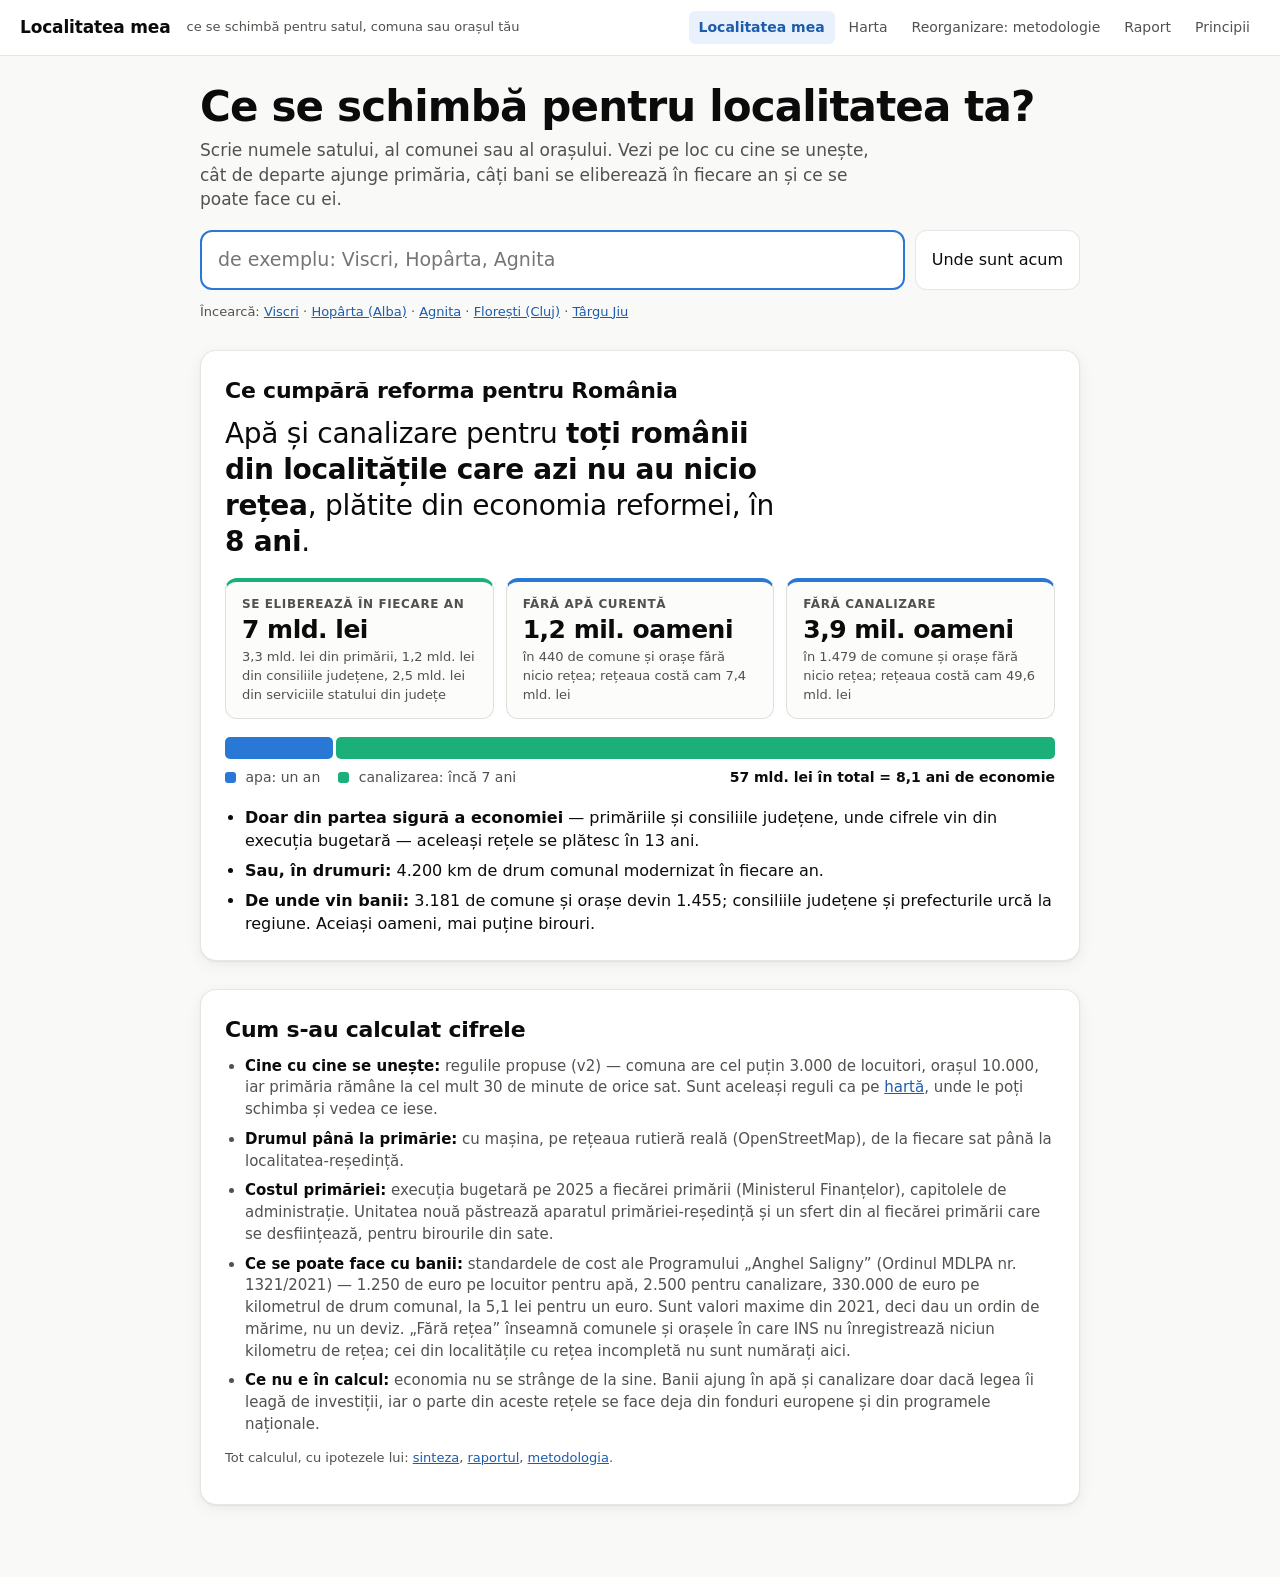
==== localitatea.html @ c5a9eef7 ""Localitatea mea": ce se schimba pentru fiecare sat si ce cumpara reforma Pagina noua, localitatea.h" ====
<!DOCTYPE html>
<html lang="ro">

<head>
    <meta charset="UTF-8">
    <meta name="viewport" content="width=device-width, initial-scale=1.0">
    <title>Localitatea mea — ce se schimbă pentru satul, comuna sau orașul tău</title>
    <meta name="description" content="Caută-ți satul, comuna sau orașul și vezi pe loc ce se schimbă: cu cine se unește, cât de departe e primăria, câți bani se eliberează și ce se poate face cu ei.">
    <meta name="theme-color" content="#2a78d6">

    <!-- Open Graph (fără og:url / og:image până nu există un domeniu public) -->
    <meta property="og:type" content="website">
    <meta property="og:site_name" content="ro-adp">
    <meta property="og:locale" content="ro_RO">
    <meta property="og:title" content="Localitatea mea — ce se schimbă pentru satul tău">
    <meta property="og:description" content="Cu cine se unește comuna ta, cât de departe e primăria, câți bani se eliberează și ce se poate face cu ei: apă, canalizare, drumuri.">

    <meta name="twitter:card" content="summary">
    <meta name="twitter:title" content="Localitatea mea — ce se schimbă pentru satul tău">
    <meta name="twitter:description" content="Caută-ți localitatea și vezi pe loc ce se schimbă și ce se poate face cu banii eliberați.">

    <link rel="stylesheet" href="css/adp-tema.css">
</head>

<body>
    <a class="sari-la-continut" href="#continut">Sari la conținut</a>
    <header class="antet">
        <h1>Localitatea mea</h1>
        <span class="subtitlu">ce se schimbă pentru satul, comuna sau orașul tău</span>
        <nav aria-label="Pagini">
            <a href="localitatea.html" aria-current="page">Localitatea mea</a>
            <a href="index.html">Harta</a>
            <a href="metodologie.html">Reorganizare: metodologie</a>
            <a href="raport.html">Raport</a>
            <a href="principii.html">Principii</a>
        </nav>
    </header>

    <main id="continut" class="loc-pagina">
        <section class="loc-erou" aria-labelledby="loc-titlu">
            <h2 id="loc-titlu">Ce se schimbă pentru localitatea ta?</h2>
            <p class="loc-intro">Scrie numele satului, al comunei sau al orașului. Vezi pe loc cu cine se unește, cât de
                departe ajunge primăria, câți bani se eliberează în fiecare an și ce se poate face cu ei.</p>
            <div class="loc-cautare">
                <div class="loc-camp">
                    <input id="loc-q" type="search" autocomplete="off" spellcheck="false" enterkeyhint="search"
                        placeholder="de exemplu: Viscri, Hopârta, Agnita" aria-label="Caută o localitate"
                        role="combobox" aria-expanded="false" aria-controls="loc-sugestii" aria-autocomplete="list">
                    <ul id="loc-sugestii" class="loc-sugestii" role="listbox" hidden></ul>
                </div>
                <button id="loc-aici" class="buton" type="button">Unde sunt acum</button>
            </div>
            <p id="loc-stare" class="nota" role="status" aria-live="polite">Se încarcă localitățile…</p>
            <p class="loc-exemple nota">Încearcă:
                <a href="#sat=40759">Viscri</a> ·
                <a href="#uat=4703">Hopârta (Alba)</a> ·
                <a href="#uat=143682">Agnita</a> ·
                <a href="#uat=57706">Florești (Cluj)</a> ·
                <a href="#uat=77812">Târgu Jiu</a></p>
        </section>

        <section id="loc-fisa" class="loc-fisa" aria-live="polite" hidden></section>

        <section id="loc-tara" class="loc-tara" aria-labelledby="loc-tara-titlu">
            <h2 id="loc-tara-titlu">Ce cumpără reforma pentru România</h2>
            <div id="loc-tara-cifre"><p class="nota">Se calculează…</p></div>
        </section>

        <section class="loc-note">
            <h2>Cum s-au calculat cifrele</h2>
            <ul>
                <li><b>Cine cu cine se unește:</b> regulile propuse (v2) — comuna are cel puțin 3.000 de locuitori, orașul
                    10.000, iar primăria rămâne la cel mult 30 de minute de orice sat. Sunt aceleași reguli ca pe
                    <a href="index.html">hartă</a>, unde le poți schimba și vedea ce iese.</li>
                <li><b>Drumul până la primărie:</b> cu mașina, pe rețeaua rutieră reală (OpenStreetMap), de la fiecare sat
                    până la localitatea-reședință.</li>
                <li><b>Costul primăriei:</b> execuția bugetară pe 2025 a fiecărei primării (Ministerul Finanțelor), capitolele
                    de administrație. Unitatea nouă păstrează aparatul primăriei-reședință și un sfert din al fiecărei
                    primării care se desființează, pentru birourile din sate.</li>
                <li><b>Ce se poate face cu banii:</b> standardele de cost ale Programului „Anghel Saligny”
                    (Ordinul MDLPA nr. 1321/2021) — <span id="loc-standarde"></span>. Sunt valori maxime din 2021, deci dau
                    un ordin de mărime, nu un deviz. „Fără rețea” înseamnă comunele și orașele în care INS nu înregistrează
                    niciun kilometru de rețea; cei din localitățile cu rețea incompletă nu sunt numărați aici.</li>
                <li><b>Ce nu e în calcul:</b> economia nu se strânge de la sine. Banii ajung în apă și canalizare doar
                    dacă legea îi leagă de investiții, iar o parte din aceste rețele se face deja din fonduri europene
                    și din programele naționale.</li>
            </ul>
            <p class="nota">Tot calculul, cu ipotezele lui: <a href="sinteza.html">sinteza</a>,
                <a href="raport.html">raportul</a>, <a href="metodologie.html">metodologia</a>.</p>
        </section>
    </main>

    <script src="js/adp-localitatea.js"></script>
</body>

</html>
---- css/adp-tema.css ----
/* ============================================================================
   e-ro-adp — tema paginii (tokeni + layout + hartă)
   Legat de: index.html, metodologie.html. Nu leagă nimic din alte proiecte:
   proiectele din D:\e-dev-ai sunt independente, așa că tokenii stau aici.

   Culorile de date (serie-1..8, secv-1..7) sunt paleta de referință validată
   pentru daltonism (Machado 2009) și contrast, pas separat pentru modul
   întunecat — nu se modifică valorile fără a rula din nou validatorul.
   Atribuirea culorilor pe regiuni (ce regiune ia ce slot) e calculată astfel
   încât regiunile vecine să rămână distinguibile — vine din date/romania-uat.json.
   ========================================================================== */

:root {
    color-scheme: light;

    /* suprafețe și text */
    --plan: #f9f9f7;
    --suprafata: #fcfcfb;
    --panou: #ffffff;
    --text: #0b0b0b;
    --text-2: #52514e;
    --text-3: #6b6a65;
    --linie: #e1e0d9;
    --axa: #c3c2b7;
    --margine: rgba(11, 11, 11, 0.10);
    --umbra: 0 1px 2px rgba(11, 11, 11, 0.06), 0 4px 16px rgba(11, 11, 11, 0.06);
    --accent: #2a78d6;
    --accent-text: #1c5cab;
    --accent-fundal: #e8f1fc;
    --bun-text: #006300;
    --atentie-text: #8c4602;
    --critic-text: #b42f2f;

    /* culori categoriale (identitate) */
    --serie-1: #2a78d6;
    --serie-2: #eb6834;
    --serie-3: #1baf7a;
    --serie-4: #eda100;
    --serie-5: #e87ba4;
    --serie-6: #008300;
    --serie-7: #4a3aa7;
    --serie-8: #e34948;

    /* secvențial (mărime) — albastru, deschis → închis */
    --secv-1: #cde2fb;
    --secv-2: #9ec5f4;
    --secv-3: #6da7ec;
    --secv-4: #3987e5;
    --secv-5: #256abf;
    --secv-6: #184f95;
    --secv-7: #0d366b;
    --fara-date: #e1e0d9;

    /* limite pe hartă */
    --limita-uat: rgba(255, 255, 255, 0.75);
    --limita-uat-simpla: rgba(11, 11, 11, 0.22);
    --limita-judet: rgba(11, 11, 11, 0.55);
    --limita-regiune: #0b0b0b;
    /* fiecare strat de limite are culoarea lui, ca să se poată suprapune și citi */
    --limita-judet-culoare: #e34948;
    --limita-adr-culoare: #2a78d6;
    --limita-istoric-culoare: #4a3aa7;
    --limita-district-culoare: #eb6834;
    --limita-unitate-culoare: #0b0b0b;
    --contur-tara: #0b0b0b;
    --evidentiere: #0b0b0b;
    --eticheta-halou: rgba(252, 252, 251, 0.92);
    --neutru-harta: #ecebe6;

    /* stări (fixe, aceleași în ambele teme; mereu însoțite de etichetă în legendă) */
    --stare-atentie: #fab219;
    --stare-serios: #ec835a;
}

@media (prefers-color-scheme: dark) {
    :root:not([data-theme="light"]) {
        color-scheme: dark;
        --plan: #0d0d0d;
        --suprafata: #1a1a19;
        --panou: #151514;
        --text: #ffffff;
        --text-2: #c3c2b7;
        --text-3: #a9a89f;
        --linie: #2c2c2a;
        --axa: #383835;
        --margine: rgba(255, 255, 255, 0.10);
        --umbra: 0 1px 2px rgba(0, 0, 0, 0.4), 0 4px 16px rgba(0, 0, 0, 0.3);
        --accent: #3987e5;
        --accent-text: #86b6ef;
        --accent-fundal: #14263d;
        --bun-text: #0ca30c;
        --atentie-text: #fab219;
        --critic-text: #f08a8a;

        --serie-1: #3987e5;
        --serie-2: #d95926;
        --serie-3: #199e70;
        --serie-4: #c98500;
        --serie-5: #d55181;
        --serie-6: #008300;
        --serie-7: #9085e9;
        --serie-8: #e66767;

        /* în modul întunecat, valorile mici se apropie de suprafață (închis) */
        --secv-1: #0d366b;
        --secv-2: #184f95;
        --secv-3: #256abf;
        --secv-4: #3987e5;
        --secv-5: #6da7ec;
        --secv-6: #9ec5f4;
        --secv-7: #cde2fb;
        --fara-date: #383835;

        --limita-uat: rgba(26, 26, 25, 0.75);
        --limita-uat-simpla: rgba(255, 255, 255, 0.22);
        --limita-judet: rgba(255, 255, 255, 0.6);
        --limita-regiune: #ffffff;
        --limita-judet-culoare: #ff7a79;
        --limita-adr-culoare: #6aa9f0;
        --limita-istoric-culoare: #9b8cf0;
        --limita-district-culoare: #ff9d6b;
        --limita-unitate-culoare: #ffffff;
        --contur-tara: #ffffff;
        --evidentiere: #ffffff;
        --eticheta-halou: rgba(26, 26, 25, 0.92);
        --neutru-harta: #2c2c2a;
    }
}

:root[data-theme="dark"] {
    color-scheme: dark;
    --plan: #0d0d0d;
    --suprafata: #1a1a19;
    --panou: #151514;
    --text: #ffffff;
    --text-2: #c3c2b7;
    --text-3: #a9a89f;
    --linie: #2c2c2a;
    --axa: #383835;
    --margine: rgba(255, 255, 255, 0.10);
    --umbra: 0 1px 2px rgba(0, 0, 0, 0.4), 0 4px 16px rgba(0, 0, 0, 0.3);
    --accent: #3987e5;
    --accent-text: #86b6ef;
    --accent-fundal: #14263d;
    --bun-text: #0ca30c;
    --atentie-text: #fab219;
    --critic-text: #f08a8a;
    --serie-1: #3987e5;
    --serie-2: #d95926;
    --serie-3: #199e70;
    --serie-4: #c98500;
    --serie-5: #d55181;
    --serie-6: #008300;
    --serie-7: #9085e9;
    --serie-8: #e66767;
    --secv-1: #0d366b;
    --secv-2: #184f95;
    --secv-3: #256abf;
    --secv-4: #3987e5;
    --secv-5: #6da7ec;
    --secv-6: #9ec5f4;
    --secv-7: #cde2fb;
    --fara-date: #383835;
    --limita-uat: rgba(26, 26, 25, 0.75);
    --limita-uat-simpla: rgba(255, 255, 255, 0.22);
    --limita-judet: rgba(255, 255, 255, 0.6);
    --limita-regiune: #ffffff;
    --contur-tara: #ffffff;
    --evidentiere: #ffffff;
    --eticheta-halou: rgba(26, 26, 25, 0.92);
    --neutru-harta: #2c2c2a;
}

/* ------------------------------------------------------------------ bază */
*,
*::before,
*::after {
    box-sizing: border-box;
}

html,
body {
    margin: 0;
    height: 100%;
}

body {
    background: var(--plan);
    color: var(--text);
    font-family: system-ui, -apple-system, "Segoe UI", sans-serif;
    font-size: 15px;
    line-height: 1.45;
}

a {
    color: var(--accent-text);
}

.sari-la-continut {
    position: absolute;
    left: -9999px;
}

.sari-la-continut:focus {
    left: 16px;
    top: 8px;
    z-index: 100;
    background: var(--panou);
    padding: 8px 12px;
    border-radius: 6px;
}

:focus-visible {
    outline: 2px solid var(--accent);
    outline-offset: 2px;
}

/* ------------------------------------------------------------------ antet */
.antet {
    display: flex;
    align-items: center;
    gap: 16px;
    padding: 10px 20px;
    background: var(--panou);
    border-bottom: 1px solid var(--margine);
    min-height: 56px;
}

.antet h1 {
    font-size: 17px;
    margin: 0;
    font-weight: 650;
    letter-spacing: -0.01em;
}

.antet .subtitlu {
    color: var(--text-2);
    font-size: 13px;
}

.antet nav {
    margin-left: auto;
    display: flex;
    gap: 4px;
}

.antet nav a {
    text-decoration: none;
    color: var(--text-2);
    padding: 6px 10px;
    border-radius: 6px;
    font-size: 14px;
}

.antet nav a[aria-current="page"] {
    color: var(--accent-text);
    background: var(--accent-fundal);
    font-weight: 600;
}

/* ------------------------------------------------------------------ aplicație */
.aplicatie {
    /* harta și panoul, cu despărțitorul dintre ele (js/adp-despartitor.js, Split.js) */
    display: flex;
    height: calc(100vh - 57px);
    height: calc(100dvh - 57px);
}

.zona-harta {
    position: relative;
    background: var(--suprafata);
    overflow: hidden;
    min-height: 0;
    min-width: 0;
    flex: 1 1 auto;
}

.aplicatie > .panou {
    flex: 0 0 380px;   /* fără scriptul despărțitorului */
    min-width: 0;
}

.aplicatie > .gutter {
    flex: 0 0 8px;
    position: relative;
    background: var(--linie);
    cursor: col-resize;
    touch-action: none;
}

.aplicatie > .gutter::after {
    content: "";
    position: absolute;
    top: 50%;
    left: 2px;
    width: 4px;
    height: 36px;
    margin-top: -18px;
    border-radius: 2px;
    background: var(--margine);
}

.aplicatie > .gutter:hover,
.aplicatie > .gutter:focus-visible {
    background: var(--accent-fundal);
    outline: none;
}

.aplicatie > .gutter:hover::after,
.aplicatie > .gutter:focus-visible::after {
    background: var(--accent);
}

.harta {
    position: absolute;
    inset: 0;
}

.panou {
    background: var(--panou);
    border-left: 1px solid var(--margine);
    overflow-y: auto;
    padding: 4px 20px 32px;
}

.panou section {
    padding: 14px 0;
    border-bottom: 1px solid var(--linie);
}

.panou section:last-child {
    border-bottom: 0;
}

.panou h2 {
    font-size: 12px;
    font-weight: 650;
    text-transform: uppercase;
    letter-spacing: 0.06em;
    color: var(--text-2);
    margin: 0 0 10px;
}

.panou p {
    margin: 0 0 8px;
}

.nota {
    color: var(--text-2);
    font-size: 13px;
}

/* selector de strat: butoane segmentate */
.straturi {
    display: grid;
    grid-template-columns: repeat(2, minmax(0, 1fr));
    gap: 6px;
}

.straturi label {
    position: relative;
    display: block;
}

.straturi input {
    position: absolute;
    opacity: 0;
    inset: 0;
    margin: 0;
    cursor: pointer;
}

.straturi span {
    display: block;
    padding: 7px 10px;
    border: 1px solid var(--margine);
    border-radius: 8px;
    font-size: 13.5px;
    color: var(--text-2);
    background: var(--panou);
    text-align: center;
}

.straturi input:checked + span {
    border-color: var(--accent);
    background: var(--accent-fundal);
    color: var(--accent-text);
    font-weight: 600;
}

.straturi input:focus-visible + span {
    outline: 2px solid var(--accent);
    outline-offset: 2px;
}

.limite {
    display: grid;
    grid-template-columns: 1fr 1fr;
    gap: 4px 12px;
    font-size: 14px;
}

.limite label {
    display: flex;
    align-items: center;
    gap: 6px;
    cursor: pointer;
}

.limite input {
    accent-color: var(--accent);
}

/* căutare */
.cautare {
    position: relative;
}

.cautare input {
    width: 100%;
    padding: 8px 10px;
    border: 1px solid var(--margine);
    border-radius: 8px;
    font: inherit;
    background: var(--suprafata);
    color: var(--text);
}

.cautare ul {
    position: absolute;
    z-index: 20;
    left: 0;
    right: 0;
    top: 100%;
    margin: 4px 0 0;
    padding: 4px;
    list-style: none;
    background: var(--panou);
    border: 1px solid var(--margine);
    border-radius: 8px;
    box-shadow: var(--umbra);
    max-height: 280px;
    overflow-y: auto;
}

.cautare li {
    padding: 6px 8px;
    border-radius: 6px;
    cursor: pointer;
    font-size: 14px;
}

.cautare li small {
    color: var(--text-2);
}

.cautare li[aria-selected="true"],
.cautare li:hover {
    background: var(--accent-fundal);
}

/* legendă */
.legenda {
    list-style: none;
    margin: 0;
    padding: 0;
    display: grid;
    gap: 4px;
    font-size: 13.5px;
}

.legenda li {
    display: flex;
    align-items: center;
    gap: 8px;
}

.legenda .mostra {
    width: 14px;
    height: 14px;
    border-radius: 4px;
    flex: none;
    box-shadow: inset 0 0 0 1px var(--margine);
}

.legenda .numar {
    margin-left: auto;
    color: var(--text-2);
    font-variant-numeric: tabular-nums;
}

.legenda-secv {
    display: flex;
    gap: 2px;
    margin-top: 4px;
}

.legenda-secv div {
    flex: 1;
    text-align: center;
    font-size: 11.5px;
    color: var(--text-2);
}

.legenda-secv .mostra {
    height: 12px;
    border-radius: 3px;
    margin-bottom: 4px;
}

/* detalii UAT */
.detalii h3 {
    margin: 0 0 2px;
    font-size: 18px;
}

.detalii .tip {
    color: var(--text-2);
    font-size: 13.5px;
    margin-bottom: 10px;
}

.tabel-atribute {
    width: 100%;
    border-collapse: collapse;
    font-size: 13.5px;
}

.tabel-atribute th {
    text-align: left;
    font-weight: 400;
    color: var(--text-2);
    padding: 3px 8px 3px 0;
    vertical-align: top;
    width: 52%;
}

.tabel-atribute td {
    padding: 3px 0;
    font-variant-numeric: tabular-nums;
}

.eticheta-stare {
    display: inline-block;
    font-size: 12px;
    padding: 1px 6px;
    border-radius: 999px;
    border: 1px solid currentColor;
}

.eticheta-stare.atentie {
    color: var(--atentie-text);
}

.eticheta-stare.bun {
    color: var(--bun-text);
}

.buton {
    display: inline-flex;
    align-items: center;
    gap: 6px;
    padding: 7px 12px;
    border: 1px solid var(--margine);
    border-radius: 8px;
    background: var(--panou);
    color: var(--text);
    font: inherit;
    font-size: 14px;
    cursor: pointer;
}

/* display: inline-flex ar anula atributul hidden */
.buton[hidden] {
    display: none;
}

.buton.principal {
    background: var(--accent);
    border-color: var(--accent);
    color: #ffffff;
}

.buton:hover {
    border-color: var(--accent);
}

/* tooltip */
.tooltip {
    position: absolute;
    z-index: 30;
    pointer-events: none;
    background: var(--panou);
    color: var(--text);
    border: 1px solid var(--margine);
    border-radius: 8px;
    box-shadow: var(--umbra);
    padding: 8px 10px;
    font-size: 13px;
    max-width: 280px;
}

.tooltip strong {
    display: block;
    font-size: 14px;
}

.tooltip .rand {
    display: flex;
    justify-content: space-between;
    gap: 12px;
    color: var(--text-2);
}

.tooltip .rand b {
    color: var(--text);
    font-weight: 600;
    font-variant-numeric: tabular-nums;
}

.sursa-harta {
    position: absolute;
    left: 12px;
    bottom: 8px;
    font-size: 11.5px;
    color: var(--text-2);
    background: var(--eticheta-halou);
    padding: 2px 6px;
    border-radius: 4px;
    max-width: calc(100% - 24px);
    z-index: 500;
}

.incarcare {
    position: absolute;
    inset: 0;
    display: grid;
    place-items: center;
    color: var(--text-2);
}

/* ------------------------------------------------------------------ legendă: mostre */
.mostra.f-c0 { background: var(--serie-1); }
.mostra.f-c1 { background: var(--serie-2); }
.mostra.f-c2 { background: var(--serie-3); }
.mostra.f-c3 { background: var(--serie-4); }
.mostra.f-c4 { background: var(--serie-5); }
.mostra.f-c5 { background: var(--serie-6); }
.mostra.f-c6 { background: var(--serie-7); }
.mostra.f-c7 { background: var(--serie-8); }
.mostra.f-s1 { background: var(--secv-1); }
.mostra.f-s2 { background: var(--secv-2); }
.mostra.f-s3 { background: var(--secv-3); }
.mostra.f-s4 { background: var(--secv-4); }
.mostra.f-s5 { background: var(--secv-5); }
.mostra.f-s6 { background: var(--secv-6); }
.mostra.f-s7 { background: var(--secv-7); }
.mostra.f-nd { background: var(--fara-date); }
.mostra.f-neutru { background: var(--neutru-harta); }

.mostra.linie {
    height: 0;
    border-top: 2px solid var(--limita-regiune);
    border-radius: 0;
    box-shadow: none;
}

.mostra.linie.punctata {
    border-top-style: dashed;
}

.mostra.punct {
    width: 10px;
    height: 10px;
    border-radius: 50%;
    background: var(--text);
    box-shadow: 0 0 0 1.5px var(--suprafata);
    margin: 0 2px;
}

.mostra.punct.sediu {
    width: 14px;
    height: 14px;
    margin: 0;
    background: var(--suprafata);
    box-shadow: inset 0 0 0 2.5px var(--text);
}

.mostra.punct.atentie {
    background: var(--stare-atentie);
}

.mostra.punct.serios {
    background: var(--stare-serios);
}

/* ------------------------------------------------------------------ scenariu de reorganizare */
.formular-scenariu {
    display: grid;
    /* coloana nu se lărgește după cea mai lungă opțiune a unei liste: rămâne cât panoul */
    grid-template-columns: minmax(0, 1fr);
    gap: 6px;
    font-size: 14px;
}

.formular-scenariu select {
    width: 100%;
    min-width: 0;
}

.formular-scenariu input[type="range"] {
    width: 100%;
    accent-color: var(--accent);
}

.formular-scenariu .bifa {
    display: flex;
    gap: 6px;
    align-items: center;
}

.formular-scenariu .butoane {
    display: flex;
    flex-wrap: wrap;
    gap: 8px;
    margin-top: 6px;
}

#sc-rezultat {
    margin-top: 12px;
}

/* ------------------------------------------------------------------ pas cu pas */
.vizual-ascuns {
    position: absolute;
    width: 1px;
    height: 1px;
    overflow: hidden;
    clip: rect(0 0 0 0);
    white-space: nowrap;
}

.pas-cu-pas {
    margin-top: 12px;
}

.pp-pasi {
    display: grid;
    grid-template-columns: repeat(3, minmax(0, 1fr));
    gap: 6px;
    list-style: none;
    margin: 0 0 14px;
    padding: 0;
    counter-reset: none;
}

.pp-pasi button {
    display: flex;
    flex-direction: column;
    align-items: center;
    gap: 4px;
    width: 100%;
    padding: 6px 2px;
    border: 0;
    border-top: 3px solid var(--margine);
    background: none;
    color: var(--text-2);
    font: inherit;
    font-size: 12.5px;
    line-height: 1.25;
    text-align: center;
    cursor: pointer;
}

.pp-pasi button:disabled {
    cursor: default;
    opacity: 0.55;
}

.pp-numar {
    display: inline-grid;
    place-items: center;
    width: 22px;
    height: 22px;
    border-radius: 50%;
    border: 1px solid var(--margine);
    font-size: 12px;
    font-weight: 650;
}

.pp-pasi li.facut button {
    border-top-color: var(--accent);
    color: var(--text);
}

.pp-pasi li.facut .pp-numar {
    border-color: var(--accent);
    color: var(--accent-text);
}

.pp-pasi li[aria-current="step"] button {
    border-top-color: var(--accent);
    color: var(--accent-text);
    font-weight: 650;
}

.pp-pasi li[aria-current="step"] .pp-numar {
    background: var(--accent);
    border-color: var(--accent);
    color: var(--panou);
}

.pp-pas h3 {
    margin: 0 0 8px;
    font-size: 16px;
}

.pp-pas h4 {
    margin: 16px 0 6px;
    font-size: 14px;
}

.pp-pas > .butoane {
    display: flex;
    flex-wrap: wrap;
    gap: 8px;
    margin-top: 12px;
}

.pp-pas > .straturi {
    margin-bottom: 10px;
}

.pp-pe-scurt {
    font-size: 14px;
    line-height: 1.5;
}

.tabel-pas td,
.tabel-pas th {
    font-variant-numeric: tabular-nums;
}

.tabel-pas thead th:first-child {
    text-align: left;
}

.tabel-pas th[scope="row"] {
    width: 52%;
    padding-right: 10px;
}

.tabel-pas td {
    vertical-align: top;
}

.pp-criterii {
    display: grid;
    grid-template-columns: minmax(0, 1fr);
    gap: 7px;
    margin: 14px 0 6px;
    padding: 10px 12px 12px;
    border: 1px solid var(--margine);
    border-radius: 8px;
    font-size: 13.5px;
}

.pp-criterii legend {
    padding: 0 4px;
    font-size: 12px;
    font-weight: 650;
    text-transform: uppercase;
    letter-spacing: 0.05em;
    color: var(--text-2);
}

.pp-criterii .bifa {
    display: flex;
    gap: 8px;
    align-items: flex-start;
    line-height: 1.35;
}

.pp-criterii .bifa input {
    margin-top: 2px;
    flex: none;
}

.pp-criterii select {
    width: 100%;
    min-width: 0;
}

.pp-moduri {
    display: grid;
    grid-template-columns: minmax(0, 1fr);
    gap: 6px;
    margin: 4px 0 8px;
    font-size: 13.5px;
}

.pp-moduri .bifa {
    display: flex;
    gap: 8px;
    align-items: flex-start;
    line-height: 1.35;
}

.pp-moduri .bifa input {
    margin-top: 2px;
    flex: none;
}

.pp-pas > .butoane.pp-sus {
    margin: 0 0 10px;
}

.pp-pas > .editare-districte {
    margin-bottom: 12px;
}

.pp-viu {
    /* rămâne la vedere cât se derulează criteriile */
    position: sticky;
    top: -4px;   /* acoperă și marginea de sus a panoului */
    z-index: 2;
    margin: 8px 0 10px;
    padding: 12px 0 10px;
    background: var(--panou);
    border-bottom: 1px solid var(--linie);
    transition: opacity 0.15s;
}

.pp-viu:empty {
    display: none;
}

.pp-viu.se-calculeaza {
    opacity: 0.45;
}

.pp-viu h4 {
    margin: 0 0 8px;
    font-size: 13px;
}

.pp-carduri {
    display: grid;
    grid-template-columns: repeat(3, minmax(0, 1fr));
    gap: 6px;
}

.pp-card {
    display: flex;
    flex-direction: column;
    gap: 1px;
    padding: 6px 7px;
    border: 1px solid var(--margine);
    border-left-width: 3px;
    border-radius: 8px;
    min-width: 0;
}

.pp-card .eticheta {
    font-size: 11px;
    color: var(--text-2);
    line-height: 1.25;
}

.pp-card b {
    font-size: 16px;
    white-space: nowrap;
    font-variant-numeric: tabular-nums;
}

.pp-card small {
    font-size: 10.5px;
    line-height: 1.3;
    color: var(--text-2);
    font-variant-numeric: tabular-nums;
}

.pp-card.bun {
    border-left-color: var(--serie-3);
}

.pp-card.rau {
    border-left-color: var(--stare-serios);
}

.pp-dif {
    display: block;
    color: var(--text-2);
    font-size: 12px;
    font-weight: 400;
    white-space: nowrap;
}

.tabel-comparatie th,
.tabel-comparatie td {
    padding: 4px 6px 4px 0;
}

.tabel-comparatie thead th {
    font-size: 12px;
    color: var(--text-2);
    font-weight: 600;
    text-align: right;
}

.tabel-comparatie td {
    text-align: right;
}

.subtitlu-sectiune {
    font-size: 13px;
    font-weight: 650;
    margin: 12px 0 6px;
}

.lista-grupuri {
    list-style: none;
    margin: 0;
    padding: 0;
    display: grid;
    gap: 2px;
}

.lista-grupuri li {
    display: grid;
    grid-template-columns: 14px 1fr auto;
    gap: 2px 8px;
    align-items: center;
    padding: 6px;
    border-radius: 6px;
    cursor: pointer;
    font-size: 13.5px;
}

.lista-grupuri li:hover,
.lista-grupuri li:focus-visible {
    background: var(--accent-fundal);
}

.lista-grupuri .grup-detalii {
    grid-column: 2 / 4;
    color: var(--text-2);
    font-size: 12.5px;
}

.lista-grupuri .grup-detalii .eticheta-stare {
    margin-left: 4px;
}

/* dosarul unei unități propuse: condițiile verificate și pașii deciziei */
#sc-dosar {
    margin: 10px 0;
}

.tabel-dosar tr.c-derogare th,
.tabel-dosar tr.c-derogare td {
    background: var(--accent-fundal);
}

.pasi-dosar {
    margin: 6px 0 10px;
    padding-left: 18px;
    font-size: 12.5px;
    line-height: 1.5;
    color: var(--text-2);
}

.pasi-dosar li {
    margin-bottom: 5px;
}

.pasi-dosar b {
    color: var(--text);
}

label.inactiv {
    opacity: 0.45;
}

.eticheta-harta.e-scenariu span {
    font-size: 12.5px;
    font-weight: 700;
    transform: translate(-50%, -150%);
}

/* legenda de pe hartă: ce înseamnă culorile și liniile la nivelul ales */
.legenda-harta {
    position: absolute;
    left: 10px;
    bottom: 24px;
    z-index: 500;
    max-width: 260px;
    padding: 8px 10px;
    border: 1px solid var(--margine);
    border-radius: 8px;
    background: var(--suprafata);
    font-size: 12px;
    line-height: 1.45;
}

.legenda-harta h4 {
    margin: 0 0 4px;
    font-size: 12px;
}

.legenda-harta ul {
    list-style: none;
    margin: 0;
    padding: 0;
}

.legenda-harta li {
    display: flex;
    align-items: center;
    gap: 7px;
}

.legenda-harta .legenda-grup {
    margin-top: 4px;
    font-size: 11px;
    font-weight: 650;
    text-transform: uppercase;
    letter-spacing: 0.04em;
    color: var(--text-2);
}

.legenda-harta .linie {
    flex: 0 0 26px;
    height: 0;
    border-top-style: solid;
}

.legenda-harta .umplere {
    flex: 0 0 26px;
    height: 11px;
    border-radius: 2px;
}

/* editarea districtelor: lista alegerilor voluntare, fiecare cu butonul ei de ștergere */
.lista-alegeri {
    list-style: none;
    margin: 8px 0;
    padding: 0;
    display: grid;
    gap: 4px;
}

.lista-alegeri li {
    display: flex;
    align-items: center;
    justify-content: space-between;
    gap: 8px;
}

.lista-alegeri button {
    padding: 2px 8px;
}

.buton:disabled {
    opacity: 0.5;
    cursor: default;
}

.buton[aria-pressed="true"] {
    border-color: var(--evidentiere);
}

.cascada {
    display: grid;
    grid-template-columns: minmax(0, 1fr);
    gap: 6px;
}

.cascada select {
    width: 100%;
    min-width: 0;
}

.cascada select:disabled {
    opacity: 0.5;
}

.pliant > summary {
    cursor: pointer;
    font-size: 12.5px;
    color: var(--text-2);
    padding: 6px 0;
}

.pliant[open] > summary {
    margin-bottom: 6px;
}

.pliant-mare {
    border-top: 1px solid var(--margine);
    margin-top: 12px;
    padding-top: 6px;
}

.pliant-mare > summary {
    font-weight: 600;
    text-transform: uppercase;
    letter-spacing: 0.04em;
    font-size: 11.5px;
}

.sumar-financiar {
    margin: 0 0 12px;
    padding: 10px 12px;
    border: 1px solid var(--margine);
    border-radius: 10px;
    background: var(--suprafata);
}

.sumar-financiar h3 {
    margin: 0 0 8px;
    font-size: 14px;
}

.sumar-financiar .cifre {
    display: grid;
    gap: 8px;
}

.sumar-financiar .cifra {
    display: grid;
    gap: 1px;
}

.sumar-financiar .eticheta {
    font-size: 12px;
    color: var(--text-2);
}

.sumar-financiar .cifra b {
    font-size: 20px;
    line-height: 1.1;
}

.sumar-financiar .cifra small {
    font-size: 11.5px;
    color: var(--text-2);
}

.sumar-financiar .castig b {
    color: var(--emerald-text, var(--serie-3));
}

.fir-navigare {
    display: flex;
    flex-wrap: wrap;
    align-items: center;
    gap: 4px;
    margin: 0 0 8px;
    font-size: 12.5px;
}

.fir-navigare .pas {
    font: inherit;
    background: none;
    border: 0;
    padding: 0;
    color: var(--accent);
    cursor: pointer;
    text-decoration: underline;
}

.fir-navigare .pas-activ {
    font-weight: 600;
}

.fir-navigare .separator {
    color: var(--text-2);
}

.lista-grupuri li.selectat {
    background: var(--accent-fundal);
}

.regiuni-scurtaturi {
    display: flex;
    flex-wrap: wrap;
    gap: 4px;
    margin: 2px 0 6px;
}

.regiuni-scurtaturi[hidden] {
    display: none;
}

.regiuni-scurtaturi button {
    font: inherit;
    font-size: 12px;
    padding: 3px 8px;
    border: 1px solid var(--margine);
    border-radius: 999px;
    background: var(--suprafata);
    color: var(--text);
    cursor: pointer;
}

.regiuni-scurtaturi button:hover,
.regiuni-scurtaturi button:focus-visible {
    background: var(--accent-fundal);
}

.regiuni-scurtaturi button[aria-pressed="true"] {
    background: var(--accent);
    border-color: var(--accent);
    color: #fff;
}

.limite label .culoare {
    display: inline-block;
    width: 14px;
    height: 3px;
    border-radius: 2px;
    margin-right: 2px;
    vertical-align: middle;
}

.tabel-judete tr[data-cod] {
    cursor: pointer;
}

.tabel-judete tr[data-cod]:hover,
.tabel-judete tr[data-cod]:focus-visible {
    background: var(--accent-fundal);
}

/* ------------------------------------------------------------------ regiuni tematice */
.lista-tematice li {
    grid-template-columns: 1fr auto;
}

.lista-tematice .grup-detalii {
    grid-column: 1 / 3;
}

.lista-tematice li[aria-selected="true"] {
    background: var(--accent-fundal);
    box-shadow: inset 3px 0 0 var(--accent);
}

.eticheta-harta.e-tematic span {
    font-size: 11.5px;
    font-weight: 600;
    font-style: italic;
}

.eticheta-harta.e-tematic.e-selectat span {
    font-size: 13px;
    font-weight: 700;
    color: var(--accent-text);
}

#tm-detalii {
    margin: 8px 0 12px;
    padding: 10px;
    border: 1px solid var(--linie);
    border-radius: 8px;
}

/* ------------------------------------------------------------------ Leaflet */
.leaflet-container {
    background: var(--suprafata);
    font-family: system-ui, -apple-system, "Segoe UI", sans-serif;
}

.leaflet-bar a,
.leaflet-control-layers {
    background: var(--panou);
    color: var(--text);
    border-color: var(--linie);
}

.leaflet-bar a:hover {
    background: var(--accent-fundal);
    color: var(--text);
}

.leaflet-control-attribution {
    background: var(--eticheta-halou) !important;
    color: var(--text-2);
    font-size: 11px;
}

.leaflet-control-attribution a {
    color: var(--accent-text);
}

/* fundalul „Simplă”: plăci OSM desaturate, ca să nu concureze cu umplerile */
.fundal-gri {
    filter: grayscale(1) contrast(0.85) brightness(1.06);
}

@media (prefers-color-scheme: dark) {
    :root:not([data-theme="light"]) .fundal-gri {
        filter: grayscale(1) invert(1) contrast(0.8) brightness(0.9);
    }
}

:root[data-theme="dark"] .fundal-gri {
    filter: grayscale(1) invert(1) contrast(0.8) brightness(0.9);
}

/* etichete pe hartă (L.divIcon) — halou în culoarea suprafeței pentru lizibilitate */
.eticheta-harta {
    background: none;
    border: 0;
    white-space: nowrap;
    pointer-events: none;
}

.eticheta-harta span {
    display: inline-block;
    transform: translate(-50%, -50%);
    color: var(--text);
    text-shadow: 0 0 2px var(--eticheta-halou), 0 0 3px var(--eticheta-halou), 0 0 4px var(--eticheta-halou), 0 0 6px var(--eticheta-halou);
    font-size: 12px;
    line-height: 1.1;
    text-align: center;
}

.eticheta-harta.e-regiune span {
    font-size: 14px;
    font-weight: 700;
    letter-spacing: 0.02em;
    text-transform: uppercase;
}

.eticheta-harta.e-judet span {
    font-size: 12.5px;
    font-weight: 650;
}

.eticheta-harta.e-uat span {
    font-size: 11.5px;
}

.eticheta-harta.e-uat.e-urban span {
    font-weight: 650;
}

/* ------------------------------------------------------------------ pagina metodologie.html */
.document {
    display: grid;
    grid-template-columns: 220px minmax(0, 1fr);
    gap: 40px;
    max-width: 1240px;
    margin: 0 auto;
    padding: 24px 24px 64px;
}

.cuprins {
    position: sticky;
    top: 16px;
    align-self: start;
    font-size: 14px;
}

.cuprins h2 {
    font-size: 12px;
    font-weight: 650;
    text-transform: uppercase;
    letter-spacing: 0.06em;
    color: var(--text-2);
    margin: 0 0 8px;
}

.cuprins ol {
    margin: 0;
    padding-left: 20px;
    display: grid;
    gap: 4px;
}

.cuprins a {
    color: var(--text-2);
    text-decoration: none;
}

.cuprins a:hover {
    color: var(--accent-text);
    text-decoration: underline;
}

.continut-document {
    min-width: 0;
}

.continut-document section {
    padding: 8px 0 24px;
    border-bottom: 1px solid var(--linie);
    scroll-margin-top: 16px;
}

.continut-document section:last-child {
    border-bottom: 0;
}

.continut-document h2 {
    font-size: 24px;
    letter-spacing: -0.01em;
    margin: 24px 0 12px;
}

.continut-document h3 {
    font-size: 17px;
    margin: 22px 0 8px;
}

.continut-document h4 {
    font-size: 15px;
    margin: 20px 0 6px;
}

.continut-document p,
.continut-document li {
    max-width: 78ch;
}

.continut-document ul,
.continut-document ol {
    padding-left: 22px;
}

.continut-document li + li {
    margin-top: 4px;
}

.formula {
    font-family: ui-monospace, "Cascadia Mono", Consolas, monospace;
    font-size: 13.5px;
    background: var(--suprafata);
    border: 1px solid var(--linie);
    border-radius: 8px;
    padding: 10px 12px;
}

.se-incarca {
    color: var(--text-2);
}

/* harta în tabele (raport.html): fiecare nivel își poartă culoarea de pe hartă */
.strat {
    --culoare-strat: var(--axa);
    margin: 8px 0;
    border: 1px solid var(--linie);
    border-left: 6px solid var(--culoare-strat);
    border-radius: 8px;
    background: var(--panou);
}

.strat > summary {
    display: flex;
    flex-wrap: wrap;
    align-items: baseline;
    gap: 4px 12px;
    cursor: pointer;
    padding: 9px 12px;
    font-weight: 650;
}

.strat > summary small {
    font-weight: 400;
    color: var(--text-2);
}

.strat > .strat-continut {
    padding: 0 12px 10px;
}

.strat.serie-1 { --culoare-strat: var(--serie-1); }
.strat.serie-2 { --culoare-strat: var(--serie-2); }
.strat.serie-3 { --culoare-strat: var(--serie-3); }
.strat.serie-4 { --culoare-strat: var(--serie-4); }
.strat.serie-5 { --culoare-strat: var(--serie-5); }
.strat.serie-6 { --culoare-strat: var(--serie-6); }
.strat.serie-7 { --culoare-strat: var(--serie-7); }
.strat.serie-8 { --culoare-strat: var(--serie-8); }

.tabel-harta .mostra {
    display: inline-block;
    width: 12px;
    height: 12px;
    border-radius: 3px;
    margin-right: 6px;
    vertical-align: -1px;
}

.tabel-harta tr.rand-district th {
    background: var(--accent-fundal);
    border-left: 5px solid var(--limita-district-culoare);
    font-weight: 650;
}

.tabel-harta tr.rand-district.metropolitan th {
    border-left-color: var(--limita-adr-culoare);
}

.tabel-harta tr.rand-district small {
    font-weight: 400;
}

.tabel-harta tr.rand-actiuni td {
    border-left: 5px solid var(--stare-atentie);
    color: var(--text-2);
}

.tabel-harta tr.rand-total th,
.tabel-harta tr.rand-total td {
    font-weight: 650;
    border-top: 2px solid var(--axa);
}

/* bara de acoperire: cât din populație stă în UAT-uri cu rețea */
.bara {
    display: inline-block;
    width: 64px;
    height: 8px;
    margin-right: 6px;
    border-radius: 4px;
    background: var(--fara-date);
    overflow: hidden;
    vertical-align: middle;
}

.bara > span {
    display: block;
    height: 100%;
    background: var(--serie-3);
}

.bara.atentie > span { background: var(--stare-atentie); }
.bara.serios > span { background: var(--stare-serios); }

.eticheta-stare.critic {
    color: var(--critic-text);
}

.eticheta-stare.plin {
    border-color: transparent;
    background: var(--accent-fundal);
    color: var(--accent-text);
}

/* ------------------------------------------------------------------ raportul: tabloul cu filtre */
.raport-pagina {
    max-width: 1320px;
    margin: 0 auto;
    padding: 20px 24px 64px;
}

.raport-pagina .document {
    max-width: none;
    padding: 28px 0 0;
}

.tablou {
    display: grid;
    gap: 16px;
    scroll-margin-top: 12px;
}

.tablou-cap h2 {
    font-size: 28px;
    letter-spacing: -0.02em;
    margin: 8px 0 4px;
}

.tablou-cap p {
    margin: 0;
    color: var(--text-2);
}

.card,
.card-cifra,
.filtre {
    background: var(--panou);
    border: 1px solid var(--margine);
    border-radius: 14px;
    box-shadow: var(--umbra);
}

.filtre {
    position: sticky;
    top: 0;
    z-index: 30;
    display: flex;
    flex-wrap: wrap;
    align-items: end;
    gap: 10px 14px;
    padding: 12px 14px;
}

.filtre label {
    display: grid;
    gap: 3px;
    font-size: 12px;
    font-weight: 650;
    text-transform: uppercase;
    letter-spacing: 0.04em;
    color: var(--text-2);
}

.filtre select,
.filtre input[type="search"] {
    font: inherit;
    font-weight: 400;
    text-transform: none;
    letter-spacing: 0;
    min-width: 170px;
    padding: 7px 10px;
    border: 1px solid var(--axa);
    border-radius: 8px;
    background: var(--suprafata);
    color: var(--text);
}

.filtru-text {
    flex: 1 1 220px;
}

.filtru-text input {
    width: 100%;
    box-sizing: border-box;
}

.cipuri {
    flex: 1 1 100%;
    display: flex;
    flex-wrap: wrap;
    gap: 6px;
}

.cip {
    font: inherit;
    font-size: 13px;
    padding: 4px 11px;
    border: 1px solid var(--axa);
    border-radius: 999px;
    background: var(--suprafata);
    color: var(--text-2);
    cursor: pointer;
}

.cip:hover {
    border-color: var(--accent);
    color: var(--accent-text);
}

.cip[aria-pressed="true"] {
    background: var(--accent);
    border-color: var(--accent);
    color: var(--panou);
}

.carduri {
    display: grid;
    grid-template-columns: repeat(auto-fit, minmax(190px, 1fr));
    gap: 12px;
}

.card-cifra {
    display: grid;
    align-content: start;
    gap: 2px;
    padding: 14px 16px;
    border-top: 4px solid var(--accent);
}

.card-cifra.bun {
    border-top-color: var(--serie-3);
}

.card-cifra.atentie {
    border-top-color: var(--stare-atentie);
}

.card-cifra strong {
    font-size: 26px;
    line-height: 1.15;
    letter-spacing: -0.02em;
    font-variant-numeric: tabular-nums;
}

.card-eticheta {
    font-size: 12px;
    font-weight: 650;
    text-transform: uppercase;
    letter-spacing: 0.05em;
    color: var(--text-2);
}

.card-cifra small {
    color: var(--text-2);
}

.card {
    min-width: 0;
    padding: 14px 16px 16px;
}

.card > h3 {
    margin: 0 0 6px;
    font-size: 17px;
}

.legatura,
.sortare {
    font: inherit;
    color: inherit;
    background: none;
    border: 0;
    padding: 0;
    cursor: pointer;
    text-align: left;
}

.sortare {
    text-transform: inherit;
    letter-spacing: inherit;
    white-space: nowrap;
}

.legatura:hover,
.sortare:hover {
    color: var(--accent-text);
    text-decoration: underline;
}

.tabel-explorator tbody tr.rand-explorator:hover > * {
    background: var(--suprafata);
}

.tabel-explorator tbody tr.deschis > * {
    background: var(--accent-fundal);
}

.tabel-explorator tr.rand-fisa > td {
    padding: 14px 16px 18px;
    background: var(--suprafata);
    border-left: 5px solid var(--accent);
}

.fisa-coloane {
    display: grid;
    grid-template-columns: repeat(auto-fit, minmax(260px, 1fr));
    gap: 12px 28px;
    margin-bottom: 10px;
}

.fisa-district h4 {
    margin: 6px 0;
    font-size: 12px;
    font-weight: 650;
    text-transform: uppercase;
    letter-spacing: 0.04em;
    color: var(--text-2);
}

.fisa-district ul,
.fisa-district ol {
    margin: 0;
    padding-left: 18px;
}

.fisa-district li + li {
    margin-top: 5px;
}

.fisa-district .lista-criterii {
    list-style: none;
    padding-left: 0;
}

.clase-populatie {
    display: grid;
    gap: 4px;
}

.rand-clasa {
    display: grid;
    grid-template-columns: 150px minmax(60px, 1fr) minmax(170px, auto);
    align-items: center;
    gap: 10px;
    font: inherit;
    text-align: left;
    color: var(--text);
    background: none;
    border: 1px solid transparent;
    border-radius: 8px;
    padding: 5px 8px;
    cursor: pointer;
}

.rand-clasa:hover {
    background: var(--suprafata);
}

.rand-clasa[aria-pressed="true"] {
    border-color: var(--accent);
    background: var(--accent-fundal);
}

.clasa-bara {
    height: 14px;
    border-radius: 7px;
    background: var(--fara-date);
    overflow: hidden;
}

.clasa-bara > span {
    display: block;
    height: 100%;
    border-radius: 7px;
    background: var(--accent);
}

.clasa-numar {
    font-variant-numeric: tabular-nums;
}

.clasa-numar small {
    color: var(--text-2);
}

/* cuprinsul raportului: fișă lipită de marginea de sus, cu capitolul curent evidențiat */
.raport-pagina .cuprins {
    top: 12px;
    max-height: calc(100vh - 24px);
    overflow-y: auto;
    padding: 14px 10px;
    background: var(--panou);
    border: 1px solid var(--margine);
    border-radius: 14px;
    box-shadow: var(--umbra);
}

.raport-pagina .cuprins h2 {
    padding: 0 8px;
}

.raport-pagina .cuprins ol {
    list-style: none;
    padding-left: 0;
    gap: 2px;
}

.raport-pagina .cuprins a {
    display: block;
    padding: 5px 8px;
    border-radius: 8px;
}

.raport-pagina .cuprins a:hover {
    background: var(--suprafata);
    text-decoration: none;
}

.raport-pagina .cuprins a[aria-current="true"] {
    background: var(--accent-fundal);
    color: var(--accent-text);
    font-weight: 600;
}

/* capitolele raportului, ca fișe */
.raport-pagina .continut-document section {
    margin-bottom: 16px;
    padding: 4px 22px 22px;
    background: var(--panou);
    border: 1px solid var(--margine);
    border-radius: 14px;
    box-shadow: var(--umbra);
}

.raport-pagina .continut-document h2 {
    margin-top: 16px;
}

/* sub lățimea la care încap două coloane, cuprinsul devine un șir de etichete, lipit sus */
@media (max-width: 1100px) {
    .raport-pagina .document {
        grid-template-columns: minmax(0, 1fr);
        gap: 12px;
    }

    .raport-pagina .cuprins {
        position: sticky;
        top: 0;
        z-index: 20;
        max-height: none;
        padding: 8px 10px;
        border-radius: 12px;
    }

    .raport-pagina .cuprins h2 {
        display: none;
    }

    .raport-pagina .cuprins ol {
        display: flex;
        gap: 6px;
        overflow-x: auto;
        scrollbar-width: thin;
        padding-bottom: 2px;
    }

    .raport-pagina .cuprins li {
        flex: 0 0 auto;
        margin: 0;
    }

    .raport-pagina .cuprins a {
        white-space: nowrap;
        padding: 4px 11px;
        font-size: 13px;
        border: 1px solid var(--axa);
        border-radius: 999px;
    }

    .raport-pagina .cuprins a[aria-current="true"] {
        border-color: var(--accent);
    }

    .raport-pagina .continut-document section {
        scroll-margin-top: 60px;
    }
}

@media (max-width: 600px) {
    .tablou-cap h2 {
        font-size: 22px;
    }

    .filtre {
        gap: 8px;
        padding: 10px;
    }

    .filtre label {
        flex: 1 1 calc(50% - 8px);
    }

    .filtre select,
    .filtre input[type="search"] {
        min-width: 0;
        width: 100%;
        box-sizing: border-box;
    }

    .carduri {
        grid-template-columns: repeat(2, minmax(0, 1fr));
        gap: 8px;
    }

    .card-cifra {
        padding: 10px 12px;
    }

    .card-cifra strong {
        font-size: 20px;
    }

    .card {
        padding: 12px;
    }
}

@media (max-width: 860px) {
    .raport-pagina {
        padding: 12px 12px 48px;
    }

    .filtre {
        position: static;
    }

    .rand-clasa {
        grid-template-columns: 1fr;
        gap: 2px;
    }

    .raport-pagina .continut-document section {
        padding: 2px 14px 16px;
    }
}

.tabel-derulant {
    overflow-x: auto;
    margin: 8px 0 12px;
}

.tabel-doc {
    width: 100%;
    border-collapse: collapse;
    font-size: 14px;
    background: var(--panou);
}

.tabel-doc th,
.tabel-doc td {
    text-align: left;
    vertical-align: top;
    padding: 8px 10px;
    border-bottom: 1px solid var(--linie);
}

.tabel-doc thead th {
    font-size: 12px;
    font-weight: 650;
    text-transform: uppercase;
    letter-spacing: 0.04em;
    color: var(--text-2);
    border-bottom: 1px solid var(--axa);
    white-space: nowrap;
}

.tabel-doc tbody th {
    font-weight: 600;
    min-width: 140px;
}

.tabel-doc code {
    font-size: 12px;
    color: var(--text-2);
}

.tabel-doc small {
    color: var(--text-2);
}

.tabel-doc .num,
.tabel-numeric td {
    text-align: right;
    font-variant-numeric: tabular-nums;
    white-space: nowrap;
}

.tabel-numeric tbody th {
    font-weight: 400;
}

/* starea datelor: text în culori AA, cu contur — nu doar culoare */
.stare-date {
    display: inline-block;
    font-size: 12px;
    font-weight: 600;
    padding: 1px 8px;
    border-radius: 999px;
    border: 1px solid currentColor;
    white-space: nowrap;
}

.stare-date.s-disponibil {
    color: var(--bun-text);
}

.stare-date.s-exemple {
    color: var(--accent-text);
}

.stare-date.s-partial {
    color: var(--atentie-text);
}

.stare-date.s-de-colectat {
    color: var(--text-2);
    border-style: dashed;
}

.rol {
    display: inline-block;
    font-size: 12px;
    padding: 1px 7px;
    border-radius: 6px;
    background: var(--plan);
    border: 1px solid var(--linie);
    color: var(--text-2);
    margin: 0 2px 2px 0;
}

.doua-coloane {
    display: grid;
    grid-template-columns: 1fr 1fr;
    gap: 24px;
}

.lista-simpla {
    list-style: none;
    padding-left: 0 !important;
    font-size: 14px;
}

.surse li {
    font-size: 14px;
}

/* ------------------------------------------------------------------ mobil */
@media (max-width: 860px) {
    .aplicatie {
        display: grid;
        grid-template-columns: 1fr;
        grid-template-rows: 62vh auto;
        height: auto;
    }

    .panou {
        border-left: 0;
        border-top: 1px solid var(--margine);
        overflow: visible;
        padding: 4px 16px 32px;
    }

    .antet {
        padding: 8px 16px;
        flex-wrap: wrap;
    }

    .antet .subtitlu {
        display: none;
    }

    /* meniul stă pe un rând al lui și se derulează, în loc să scoată pagina din ecran */
    .antet nav {
        margin-left: 0;
        width: 100%;
        overflow-x: auto;
        scrollbar-width: none;
    }

    .antet nav a {
        white-space: nowrap;
    }

    .document {
        grid-template-columns: 1fr;
        gap: 8px;
        padding: 16px 16px 48px;
    }

    .cuprins {
        position: static;
    }

    .doua-coloane {
        grid-template-columns: 1fr;
    }
}

/* fișa de instituții a județului (js/adp-institutii.js): pasul 3 și fișele de județ din raport */
.fisa-institutii h4 {
    margin: 18px 0 6px;
}

.fisa-detalii {
    margin: 10px 0;
    border-top: 1px solid var(--linie);
    padding-top: 6px;
}

.fisa-detalii > summary {
    cursor: pointer;
    font-weight: 600;
    padding: 4px 0;
}

.tabel-institutii small {
    color: var(--text-2);
    font-weight: 400;
}

.tabel-institutii th,
.tabel-institutii td {
    padding: 6px 10px 6px 0;
    vertical-align: top;
}

.tabel-institutii th.num,
.tabel-institutii td.num {
    text-align: right;
    white-space: nowrap;
    font-variant-numeric: tabular-nums;
}

.tabel-institutii .pp-dif {
    display: block;
}

.tabel-institutii .eticheta-stare {
    white-space: nowrap;
}

.tabel-institutii .rand-total th,
.tabel-institutii .rand-total td {
    border-top: 1px solid var(--axa);
    font-weight: 600;
}

/* în panoul îngust al hărții: numele rândului ia lățimea rămasă, cifrele stau strâns la dreapta */
.fisa-institutii.ingusta .tabel-institutii {
    width: 100%;
    table-layout: auto;
}

.fisa-institutii.ingusta .tabel-institutii th[scope="row"] {
    width: 100%;
    padding-right: 12px;
    color: var(--text);
}

.fisa-institutii.ingusta .tabel-institutii thead th {
    white-space: normal;
}

.tabel-institutii .fisa-schimbare {
    display: block;
    margin-top: 2px;
}

.fisa-institutii.ingusta .tabel-institutii td:last-child,
.fisa-institutii.ingusta .tabel-institutii th:last-child {
    padding-right: 0;
}

.fisa-lista {
    margin: 0;
}

.fisa-lista > div {
    padding: 8px 0;
    border-bottom: 1px solid var(--linie);
}

.fisa-lista dt {
    font-weight: 600;
    margin-bottom: 2px;
}

.fisa-lista dd {
    margin: 2px 0 0;
    padding-left: 58px;
    text-indent: -58px;
    font-size: 14px;
    line-height: 1.45;
}

.fisa-cand {
    display: inline-block;
    width: 52px;
    margin-right: 6px;
    text-indent: 0;
    font-size: 11px;
    font-weight: 650;
    text-transform: uppercase;
    letter-spacing: 0.04em;
    color: var(--text-2);
}

.fisa-cand.propus {
    color: var(--accent-text);
}

/* raport: cursorul ipotezei de cost (cât păstrează biroul local) */
.ipoteza-cost {
    display: flex;
    flex-wrap: wrap;
    align-items: center;
    gap: 6px 14px;
    margin: 12px 0;
    padding: 10px 14px;
    background: var(--panou);
    border: 1px solid var(--margine);
    border-radius: 14px;
    font-size: 14px;
}

.ipoteza-cost input[type="range"] {
    flex: 1 1 200px;
    max-width: 320px;
}

body.se-recalculeaza .document,
body.se-recalculeaza #carduri,
body.se-recalculeaza #tabel-teritorii {
    opacity: 0.55;
    transition: opacity 0.15s;
}

/* harta, pasul 2: cursorul ipotezei de cost */
.eticheta-ipoteza small {
    display: block;
    font-weight: 400;
    color: var(--text-2);
}

/* ------------------------------------------------------------------ „Localitatea mea” (localitatea.html) */
.loc-pagina {
    max-width: 920px;
    margin: 0 auto;
    padding: 28px 20px 72px;
    display: grid;
    gap: 28px;
}

.loc-erou h2 {
    margin: 0 0 8px;
    font-size: clamp(28px, 5vw, 42px);
    line-height: 1.1;
    letter-spacing: -0.02em;
}

.loc-intro {
    margin: 0 0 18px;
    font-size: 17px;
    color: var(--text-2);
    max-width: 62ch;
}

.loc-cautare {
    display: flex;
    flex-wrap: wrap;
    gap: 10px;
}

.loc-camp {
    position: relative;
    flex: 1 1 320px;
}

.loc-camp input {
    width: 100%;
    box-sizing: border-box;
    font: inherit;
    font-size: 19px;
    padding: 14px 16px;
    border: 2px solid var(--accent);
    border-radius: 12px;
    background: var(--panou);
    color: var(--text);
}

.loc-cautare .buton {
    font-size: 16px;
    padding: 12px 16px;
    border-radius: 12px;
}

.loc-sugestii {
    position: absolute;
    left: 0;
    right: 0;
    top: calc(100% + 6px);
    z-index: 40;
    margin: 0;
    padding: 6px;
    list-style: none;
    background: var(--panou);
    border: 1px solid var(--margine);
    border-radius: 12px;
    box-shadow: var(--umbra);
    max-height: 60vh;
    overflow-y: auto;
}

.loc-sugestii li {
    display: grid;
    gap: 1px;
    padding: 9px 12px;
    border-radius: 8px;
    cursor: pointer;
}

.loc-sugestii li small {
    color: var(--text-2);
}

.loc-sugestii li[aria-selected="true"],
.loc-sugestii li[role="option"]:hover {
    background: var(--accent-fundal);
}

.loc-sugestii li.gol {
    cursor: default;
    color: var(--text-2);
}

.loc-exemple {
    margin: 10px 0 0;
}

.loc-card,
.loc-tara,
.loc-note {
    background: var(--panou);
    border: 1px solid var(--margine);
    border-radius: 16px;
    box-shadow: var(--umbra);
    padding: 24px;
}

.loc-card {
    border-top: 6px solid var(--accent);
}

.loc-unde {
    margin: 0;
    color: var(--text-2);
    font-size: 14px;
}

.loc-card h2 {
    margin: 2px 0 10px;
    font-size: clamp(26px, 4.5vw, 38px);
    line-height: 1.12;
    letter-spacing: -0.02em;
}

.loc-verdict {
    margin: 0 0 6px;
    font-size: clamp(18px, 2.6vw, 22px);
    line-height: 1.35;
    font-weight: 600;
}

.loc-explicatie {
    margin: 0 0 18px;
    color: var(--text-2);
    font-size: 16px;
    max-width: 68ch;
}

.loc-cifre {
    display: grid;
    grid-template-columns: repeat(auto-fit, minmax(190px, 1fr));
    gap: 12px;
    margin: 0 0 6px;
}

.loc-cifra {
    display: grid;
    align-content: start;
    gap: 3px;
    padding: 14px 16px;
    border-radius: 12px;
    background: var(--suprafata);
    border: 1px solid var(--linie);
    border-top: 4px solid var(--accent);
}

.loc-cifra.bun {
    border-top-color: var(--serie-3);
}

.loc-cifra.atentie {
    border-top-color: var(--serie-4);
}

.loc-cifra strong {
    font-size: 25px;
    line-height: 1.15;
    letter-spacing: -0.02em;
    font-variant-numeric: tabular-nums;
}

.loc-cifra small {
    color: var(--text-2);
    font-size: 13px;
}

.loc-spre {
    color: var(--text-3);
    font-weight: 400;
}

.loc-card h3,
.loc-tara h3 {
    margin: 22px 0 8px;
    font-size: 18px;
}

.loc-lucrari,
.loc-trepte {
    margin: 0;
    padding-left: 20px;
    display: grid;
    gap: 7px;
    font-size: 16px;
}

.loc-ani {
    color: var(--bun-text);
    font-weight: 600;
}

.loc-sus {
    margin: 14px 0 0;
    padding: 12px 14px;
    border-radius: 10px;
    background: var(--accent-fundal);
    font-size: 15px;
}

.loc-actiuni {
    display: flex;
    flex-wrap: wrap;
    gap: 8px;
    margin-top: 22px;
}

.loc-actiuni .buton {
    text-decoration: none;
    font-size: 15px;
    padding: 10px 14px;
}

.loc-tara h2,
.loc-note h2 {
    margin: 0 0 10px;
    font-size: 22px;
    letter-spacing: -0.01em;
}

.loc-teza {
    margin: 0 0 18px;
    font-size: clamp(20px, 3.2vw, 28px);
    line-height: 1.28;
    letter-spacing: -0.01em;
    max-width: 32ch;
}

.loc-cifre-tara {
    grid-template-columns: repeat(auto-fit, minmax(220px, 1fr));
}

.loc-cale {
    margin: 18px 0;
}

.loc-cale-bara {
    display: flex;
    gap: 3px;
    height: 22px;
}

.loc-cale-bara span {
    border-radius: 5px;
    min-width: 8px;
}

.loc-cale .apa {
    background: var(--serie-1);
}

.loc-cale .canal {
    background: var(--serie-3);
}

.loc-cale-legenda {
    display: flex;
    flex-wrap: wrap;
    gap: 6px 18px;
    margin-top: 8px;
    font-size: 14px;
    color: var(--text-2);
}

.loc-cale-legenda i {
    display: inline-block;
    width: 11px;
    height: 11px;
    border-radius: 3px;
    margin-right: 5px;
    vertical-align: -1px;
}

.loc-cale-legenda .total {
    margin-left: auto;
    color: var(--text);
    font-weight: 600;
}

.loc-note ul {
    margin: 0 0 10px;
    padding-left: 20px;
    display: grid;
    gap: 8px;
    color: var(--text-2);
}

.loc-note b {
    color: var(--text);
}

@media (max-width: 600px) {
    .loc-pagina {
        padding: 18px 14px 56px;
        gap: 20px;
    }

    .loc-card,
    .loc-tara,
    .loc-note {
        padding: 18px 16px;
    }

    .loc-cautare .buton {
        flex: 1 1 100%;
        justify-content: center;
    }

    .loc-cale-legenda .total {
        margin-left: 0;
        flex-basis: 100%;
    }
}

/* harta: trimiterea spre „Localitatea mea” */
.trimitere-localitate {
    margin: 10px 0 14px;
}

.trimitere-localitate a {
    display: block;
    padding: 10px 12px;
    border-radius: 10px;
    background: var(--accent-fundal);
    color: var(--accent-text);
    text-decoration: none;
}

.trimitere-localitate a:hover {
    text-decoration: underline;
}
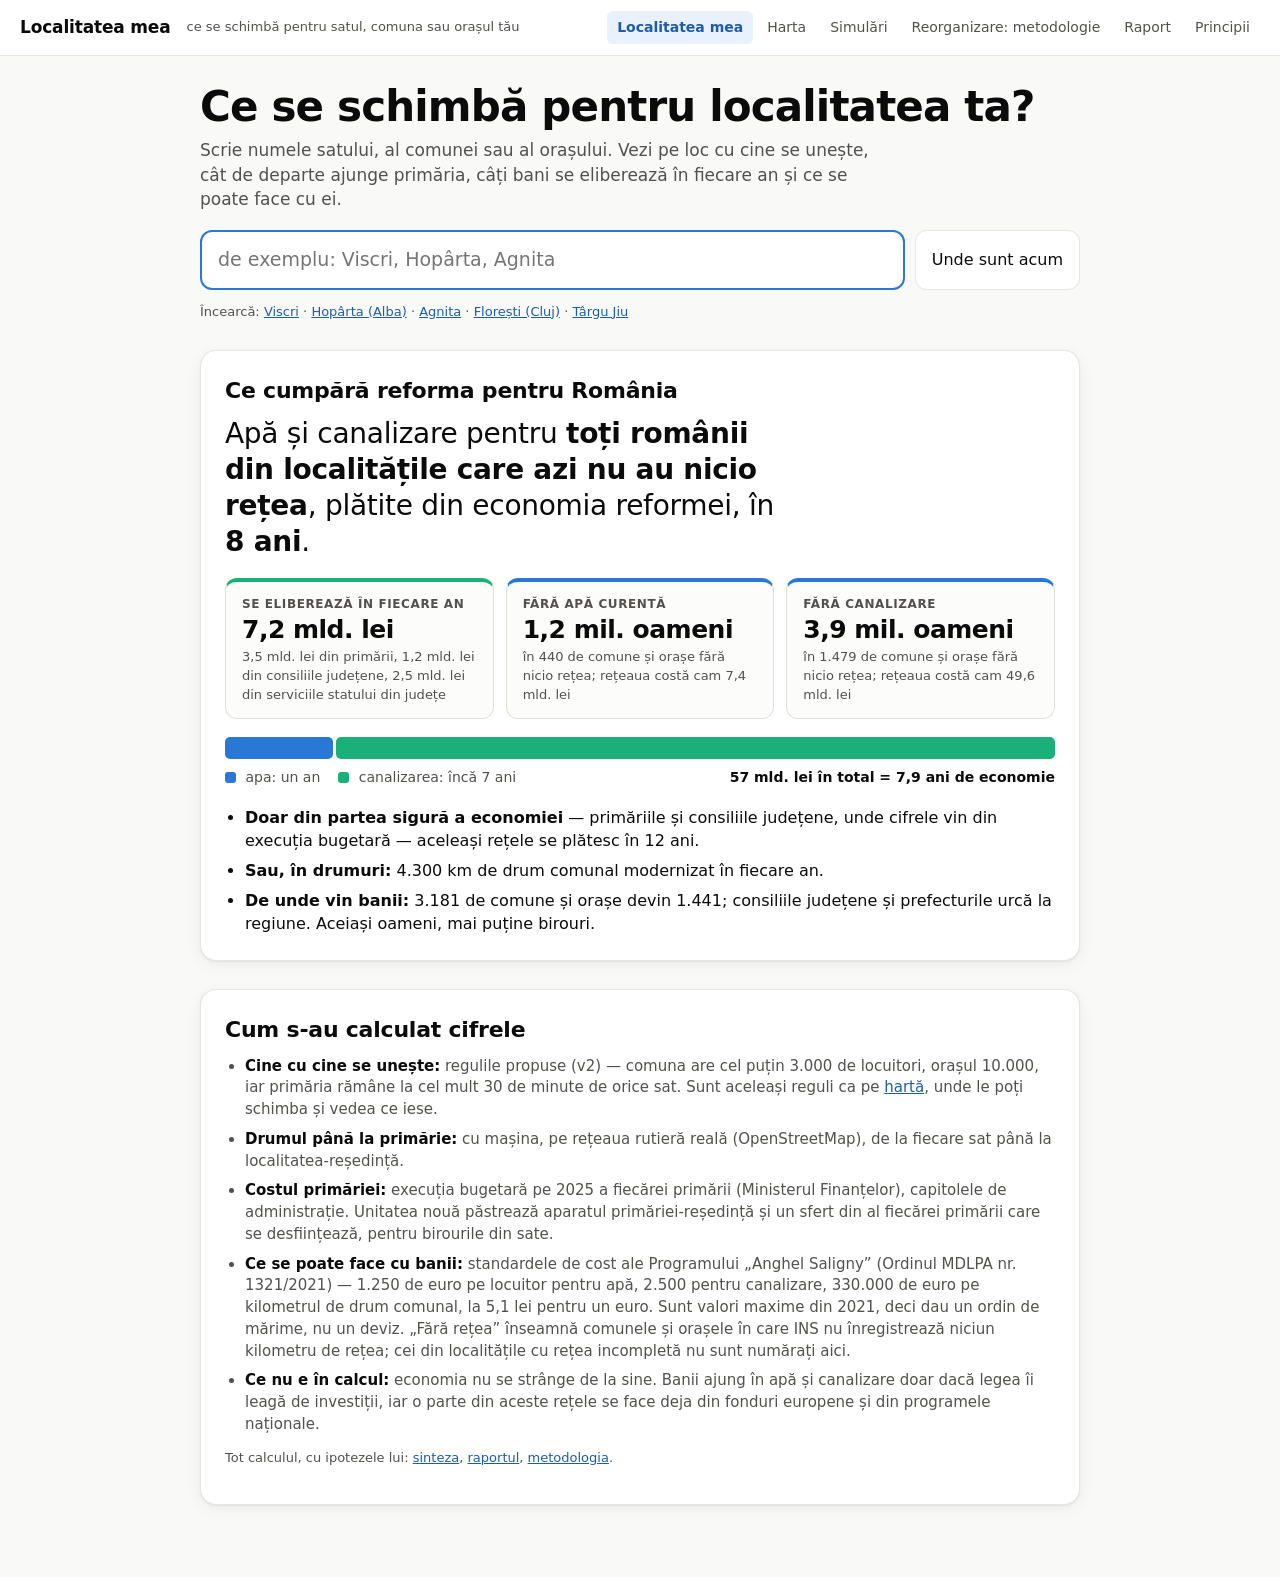
==== commit d549873d: "Pagina „Simulări” în meniu O pagină nouă, simulari.html, adună toate simulările site-ului, fiecare c" ====
--- a/localitatea.html
+++ b/localitatea.html
@@ -30,6 +30,7 @@
         <nav aria-label="Pagini">
             <a href="localitatea.html" aria-current="page">Localitatea mea</a>
             <a href="index.html">Harta</a>
+            <a href="simulari.html">Simulări</a>
             <a href="metodologie.html">Reorganizare: metodologie</a>
             <a href="raport.html">Raport</a>
             <a href="principii.html">Principii</a>
--- a/css/adp-tema.css
+++ b/css/adp-tema.css
@@ -713,6 +713,10 @@
     accent-color: var(--accent);
 }
 
+#rg-parametri[hidden] {
+    display: none;
+}
+
 .formular-scenariu .bifa {
     display: flex;
     gap: 6px;
@@ -2721,20 +2725,199 @@
     }
 }
 
-/* harta: trimiterea spre „Localitatea mea” */
-.trimitere-localitate {
-    margin: 10px 0 14px;
-}
-
-.trimitere-localitate a {
+/* prima pagină: caseta „Caută-ți localitatea”, peste hartă, și fișa ei, în panou */
+.cautare-harta {
+    position: absolute;
+    top: 10px;
+    left: 54px;
+    z-index: 1001;
+    width: min(440px, calc(100% - 64px));
+    display: flex;
+    flex-wrap: wrap;
+    gap: 6px;
+}
+
+.cautare-harta .loc-camp {
+    flex: 1 1 0;
+    min-width: 0;
+}
+
+.cautare-harta .loc-camp input {
+    font-size: 16px;
+    padding: 10px 14px;
+    border: 1px solid var(--margine);
+    border-radius: 10px;
+    box-shadow: var(--umbra);
+}
+
+.cautare-harta .loc-camp input:focus {
+    border-color: var(--accent);
+}
+
+.cautare-harta .buton {
+    padding: 0 11px;
+    border-radius: 10px;
+    box-shadow: var(--umbra);
+}
+
+.cautare-harta-stare {
+    flex-basis: 100%;
+    margin: 0;
+    padding: 6px 10px;
+    border-radius: 8px;
+    background: var(--panou);
+    box-shadow: var(--umbra);
+    font-size: 13px;
+    color: var(--text-2);
+}
+
+.cautare-harta-stare:empty {
+    display: none;
+}
+
+.loc-in-panou {
+    margin: 12px 0 4px;
+}
+
+.loc-in-panou .loc-card {
+    position: relative;
+    padding: 16px 16px 14px;
+    border-radius: 12px;
+    box-shadow: none;
+}
+
+.loc-in-panou .loc-card h2 {
+    font-size: 24px;
+    padding-right: 30px;
+    /* titlurile panoului sunt mici și cu majuscule; al fișei e numele localității */
+    text-transform: none;
+    letter-spacing: -0.01em;
+    color: var(--text);
+}
+
+.loc-in-panou .loc-verdict {
+    font-size: 17px;
+}
+
+.loc-in-panou .loc-explicatie,
+.loc-in-panou .loc-lucrari,
+.loc-in-panou .loc-trepte {
+    font-size: 14.5px;
+}
+
+.loc-in-panou .loc-cifre {
+    grid-template-columns: repeat(auto-fit, minmax(150px, 1fr));
+    gap: 8px;
+}
+
+.loc-in-panou .loc-cifra strong {
+    font-size: 21px;
+}
+
+.loc-in-panou .loc-actiuni .buton {
+    font-size: 14px;
+    padding: 8px 11px;
+}
+
+.loc-inchide {
+    position: absolute;
+    top: 8px;
+    right: 8px;
+    width: 32px;
+    height: 32px;
+    border: 0;
+    border-radius: 8px;
+    background: transparent;
+    color: var(--text-2);
+    font-size: 24px;
+    line-height: 1;
+    cursor: pointer;
+}
+
+.loc-inchide:hover {
+    background: var(--accent-fundal);
+    color: var(--text);
+}
+
+/* stratul localității căutate (prima pagină): numele comunelor care se unesc și primăria */
+.eticheta-harta.e-localitate span {
+    font-size: 13px;
+    font-weight: 600;
+}
+
+.eticheta-harta.e-localitate.e-ales span {
+    font-size: 15px;
+    font-weight: 750;
+}
+
+.eticheta-harta.e-localitate small {
     display: block;
-    padding: 10px 12px;
-    border-radius: 10px;
-    background: var(--accent-fundal);
+    font-size: 10.5px;
+    font-weight: 650;
+    text-transform: uppercase;
+    letter-spacing: 0.05em;
+    color: var(--text-2);
+}
+
+.eticheta-harta.e-localitate.e-primarie span {
+    transform: translate(-50%, 14px);
+}
+
+.eticheta-harta.e-sat-ales span {
+    transform: translate(-50%, -170%);
+    font-size: 13px;
+    font-weight: 700;
     color: var(--accent-text);
-    text-decoration: none;
-}
-
-.trimitere-localitate a:hover {
-    text-decoration: underline;
-}
+}
+
+/* cât timp pe hartă e doar localitatea căutată, legenda simulării nu se mai potrivește */
+body.harta-izolata .legenda-harta {
+    display: none !important;
+}
+
+/* ------------------------------------------------------------------ pagina de simulări */
+.simulari-intro {
+    font-size: 17px;
+    color: var(--text-2);
+    margin: 8px 0 0;
+}
+
+.simulari {
+    display: grid;
+    grid-template-columns: repeat(auto-fill, minmax(260px, 1fr));
+    gap: 14px;
+    margin: 12px 0 8px;
+}
+
+.simulare {
+    display: flex;
+    flex-direction: column;
+    gap: 6px;
+    padding: 14px 16px 16px;
+    border: 1px solid var(--linie);
+    border-top: 4px solid var(--accent);
+    border-radius: 8px;
+    background: var(--suprafata);
+}
+
+.continut-document .simulare h3 {
+    margin: 0;
+    font-size: 17px;
+}
+
+.continut-document .simulare p {
+    margin: 0;
+}
+
+.continut-document .simulare .simulare-cifra {
+    font-size: 15px;
+    color: var(--text);
+}
+
+.continut-document .simulare .simulare-legaturi {
+    display: flex;
+    flex-wrap: wrap;
+    gap: 8px;
+    margin-top: auto;
+    padding-top: 8px;
+}
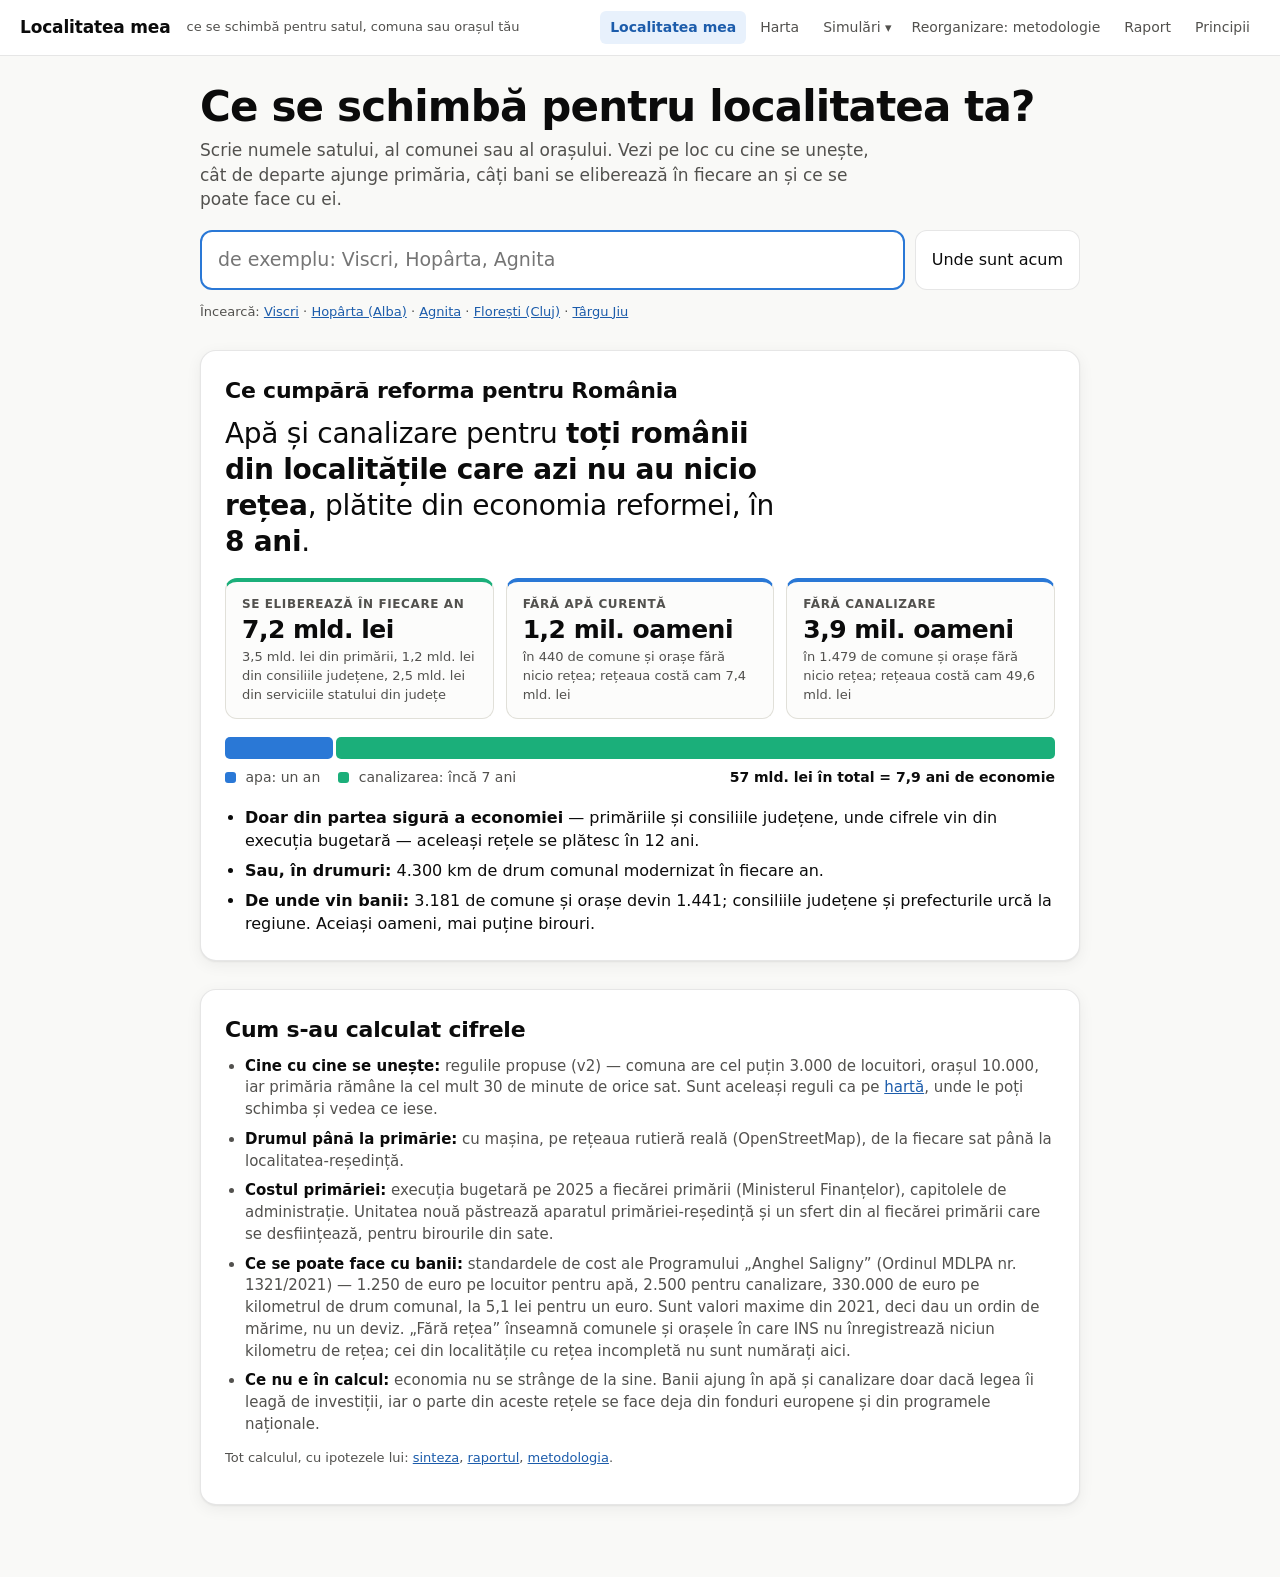
==== commit ce3acb2e: "Meniu cu simulări, SEO, Metropola separată și situația de azi în comparații Meniul (js/adp-meniu.js," ====
--- a/localitatea.html
+++ b/localitatea.html
@@ -7,19 +7,46 @@
     <title>Localitatea mea — ce se schimbă pentru satul, comuna sau orașul tău</title>
     <meta name="description" content="Caută-ți satul, comuna sau orașul și vezi pe loc ce se schimbă: cu cine se unește, cât de departe e primăria, câți bani se eliberează și ce se poate face cu ei.">
     <meta name="theme-color" content="#2a78d6">
+    <link rel="canonical" href="https://mihaiandreicut.github.io/metropolizarea-romaniei/localitatea.html">
+    <link rel="icon" href="img/favicon.svg" type="image/svg+xml">
 
-    <!-- Open Graph (fără og:url / og:image până nu există un domeniu public) -->
+    <!-- Open Graph -->
     <meta property="og:type" content="website">
-    <meta property="og:site_name" content="ro-adp">
+    <meta property="og:site_name" content="Metropolizarea României">
     <meta property="og:locale" content="ro_RO">
     <meta property="og:title" content="Localitatea mea — ce se schimbă pentru satul tău">
     <meta property="og:description" content="Cu cine se unește comuna ta, cât de departe e primăria, câți bani se eliberează și ce se poate face cu ei: apă, canalizare, drumuri.">
+    <meta property="og:url" content="https://mihaiandreicut.github.io/metropolizarea-romaniei/localitatea.html">
+    <meta property="og:image" content="https://mihaiandreicut.github.io/metropolizarea-romaniei/img/previzualizare.jpg">
+    <meta property="og:image:width" content="1200">
+    <meta property="og:image:height" content="630">
+    <meta property="og:image:alt" content="Harta României: costul primăriei pe locuitor, azi (3.181 de comune și orașe) și după comasare (1.441 de unități)">
 
-    <meta name="twitter:card" content="summary">
+    <meta name="twitter:card" content="summary_large_image">
     <meta name="twitter:title" content="Localitatea mea — ce se schimbă pentru satul tău">
     <meta name="twitter:description" content="Caută-ți localitatea și vezi pe loc ce se schimbă și ce se poate face cu banii eliberați.">
+    <meta name="twitter:image" content="https://mihaiandreicut.github.io/metropolizarea-romaniei/img/previzualizare.jpg">
+    <meta name="twitter:image:alt" content="Harta României: costul primăriei pe locuitor, azi (3.181 de comune și orașe) și după comasare (1.441 de unități)">
 
+    <script type="application/ld+json">
+    {
+        "@context": "https://schema.org",
+        "@type": "WebPage",
+        "name": "Localitatea mea — ce se schimbă pentru satul, comuna sau orașul tău",
+        "url": "https://mihaiandreicut.github.io/metropolizarea-romaniei/localitatea.html",
+        "inLanguage": "ro",
+        "image": "https://mihaiandreicut.github.io/metropolizarea-romaniei/img/previzualizare.jpg",
+        "dateModified": "2026-11-12",
+        "isPartOf": {
+            "@type": "WebSite",
+            "name": "Metropolizarea României",
+            "url": "https://mihaiandreicut.github.io/metropolizarea-romaniei/",
+            "inLanguage": "ro"
+        }
+    }
+    </script>
     <link rel="stylesheet" href="css/adp-tema.css">
+    <script src="js/adp-meniu.js" defer></script>
 </head>
 
 <body>
--- a/css/adp-tema.css
+++ b/css/adp-tema.css
@@ -2921,3 +2921,198 @@
     margin-top: auto;
     padding-top: 8px;
 }
+
+/* ------------------------------------------------------------------ meniul (js/adp-meniu.js) */
+.antet {
+    position: relative;
+    z-index: 1100;            /* meniul derulant trece peste hartă (Leaflet folosește până la 1000) */
+}
+
+.meniu-grup {
+    position: relative;
+    display: flex;
+    align-items: center;
+}
+
+.meniu-sageata {
+    border: 0;
+    background: transparent;
+    color: var(--text-2);
+    padding: 6px 6px 6px 0;
+    margin-left: -6px;
+    font-size: 13px;
+    cursor: pointer;
+    border-radius: 6px;
+}
+
+.meniu-sageata:hover {
+    color: var(--accent-text);
+}
+
+.meniu-sub {
+    display: none;
+    position: absolute;
+    top: 100%;
+    right: 0;
+    min-width: 290px;
+    padding: 8px;
+    margin-top: 6px;
+    background: var(--panou);
+    border: 1px solid var(--margine);
+    border-radius: 8px;
+    box-shadow: 0 8px 24px rgba(0, 0, 0, 0.12);
+}
+
+.meniu-grup.deschis .meniu-sub {
+    display: grid;
+}
+
+@media (hover: hover) and (min-width: 861px) {
+    /* puntea invizibilă ține meniul deschis cât mouse-ul coboară spre el */
+    .meniu-grup::after {
+        content: "";
+        position: absolute;
+        top: 100%;
+        left: 0;
+        right: 0;
+        height: 8px;
+    }
+
+    .meniu-grup:not(.fara-hover):hover .meniu-sub {
+        display: grid;
+    }
+}
+
+.antet nav .meniu-sub a {
+    padding: 6px 10px;
+    white-space: nowrap;
+}
+
+.antet nav .meniu-sub a:hover {
+    background: var(--accent-fundal);
+    color: var(--accent-text);
+}
+
+.meniu-titlu {
+    margin: 8px 10px 2px;
+    font-size: 11px;
+    font-weight: 650;
+    text-transform: uppercase;
+    letter-spacing: 0.06em;
+    color: var(--text-2);
+}
+
+.meniu-titlu:first-child {
+    margin-top: 2px;
+}
+
+.antet nav .meniu-sub a.meniu-toate {
+    margin-top: 6px;
+    border-top: 1px solid var(--linie);
+    border-radius: 0 0 6px 6px;
+    color: var(--accent-text);
+    font-weight: 600;
+}
+
+.meniu-buton {
+    display: none;
+}
+
+@media (max-width: 860px) {
+    .cu-meniu .meniu-buton {
+        display: inline-flex;
+        align-items: center;
+        gap: 8px;
+        margin-left: auto;
+        padding: 6px 12px;
+        border: 1px solid var(--margine);
+        border-radius: 6px;
+        background: var(--panou);
+        color: var(--text);
+        font: inherit;
+        font-size: 14px;
+        cursor: pointer;
+    }
+
+    .meniu-icon,
+    .meniu-icon::before,
+    .meniu-icon::after {
+        display: block;
+        width: 16px;
+        height: 2px;
+        background: currentColor;
+        border-radius: 1px;
+    }
+
+    .meniu-icon {
+        position: relative;
+    }
+
+    .meniu-icon::before,
+    .meniu-icon::after {
+        content: "";
+        position: absolute;
+        left: 0;
+    }
+
+    .meniu-icon::before { top: -5px; }
+    .meniu-icon::after { top: 5px; }
+
+    /* titlul și butonul pe același rând: titlul se strânge, butonul nu */
+    .cu-meniu .antet h1 {
+        flex: 1 1 0;
+        min-width: 0;
+    }
+
+    .cu-meniu .meniu-buton {
+        flex: none;
+    }
+
+    /* cu JavaScript, meniul stă strâns sub buton și se deschide pe verticală */
+    .cu-meniu .antet nav {
+        display: none;
+    }
+
+    .cu-meniu .antet.meniu-deschis nav {
+        display: flex;
+        flex-direction: column;
+        gap: 2px;
+        width: 100%;
+        overflow: visible;
+        padding: 4px 0 8px;
+    }
+
+    .cu-meniu .antet nav a {
+        padding: 10px 12px;
+        font-size: 15px;
+    }
+
+    .meniu-grup {
+        flex-direction: column;
+        align-items: stretch;
+    }
+
+    .meniu-sageata {
+        display: none;
+    }
+
+    .meniu-sub,
+    .meniu-grup.deschis .meniu-sub {
+        display: grid;
+        position: static;
+        min-width: 0;
+        margin: 0 0 0 12px;
+        padding: 0 0 4px;
+        border: 0;
+        border-left: 2px solid var(--linie);
+        border-radius: 0;
+        box-shadow: none;
+        background: transparent;
+    }
+
+    .antet nav .meniu-sub a {
+        white-space: normal;
+        font-size: 14px;
+        padding: 8px 12px;
+    }
+}
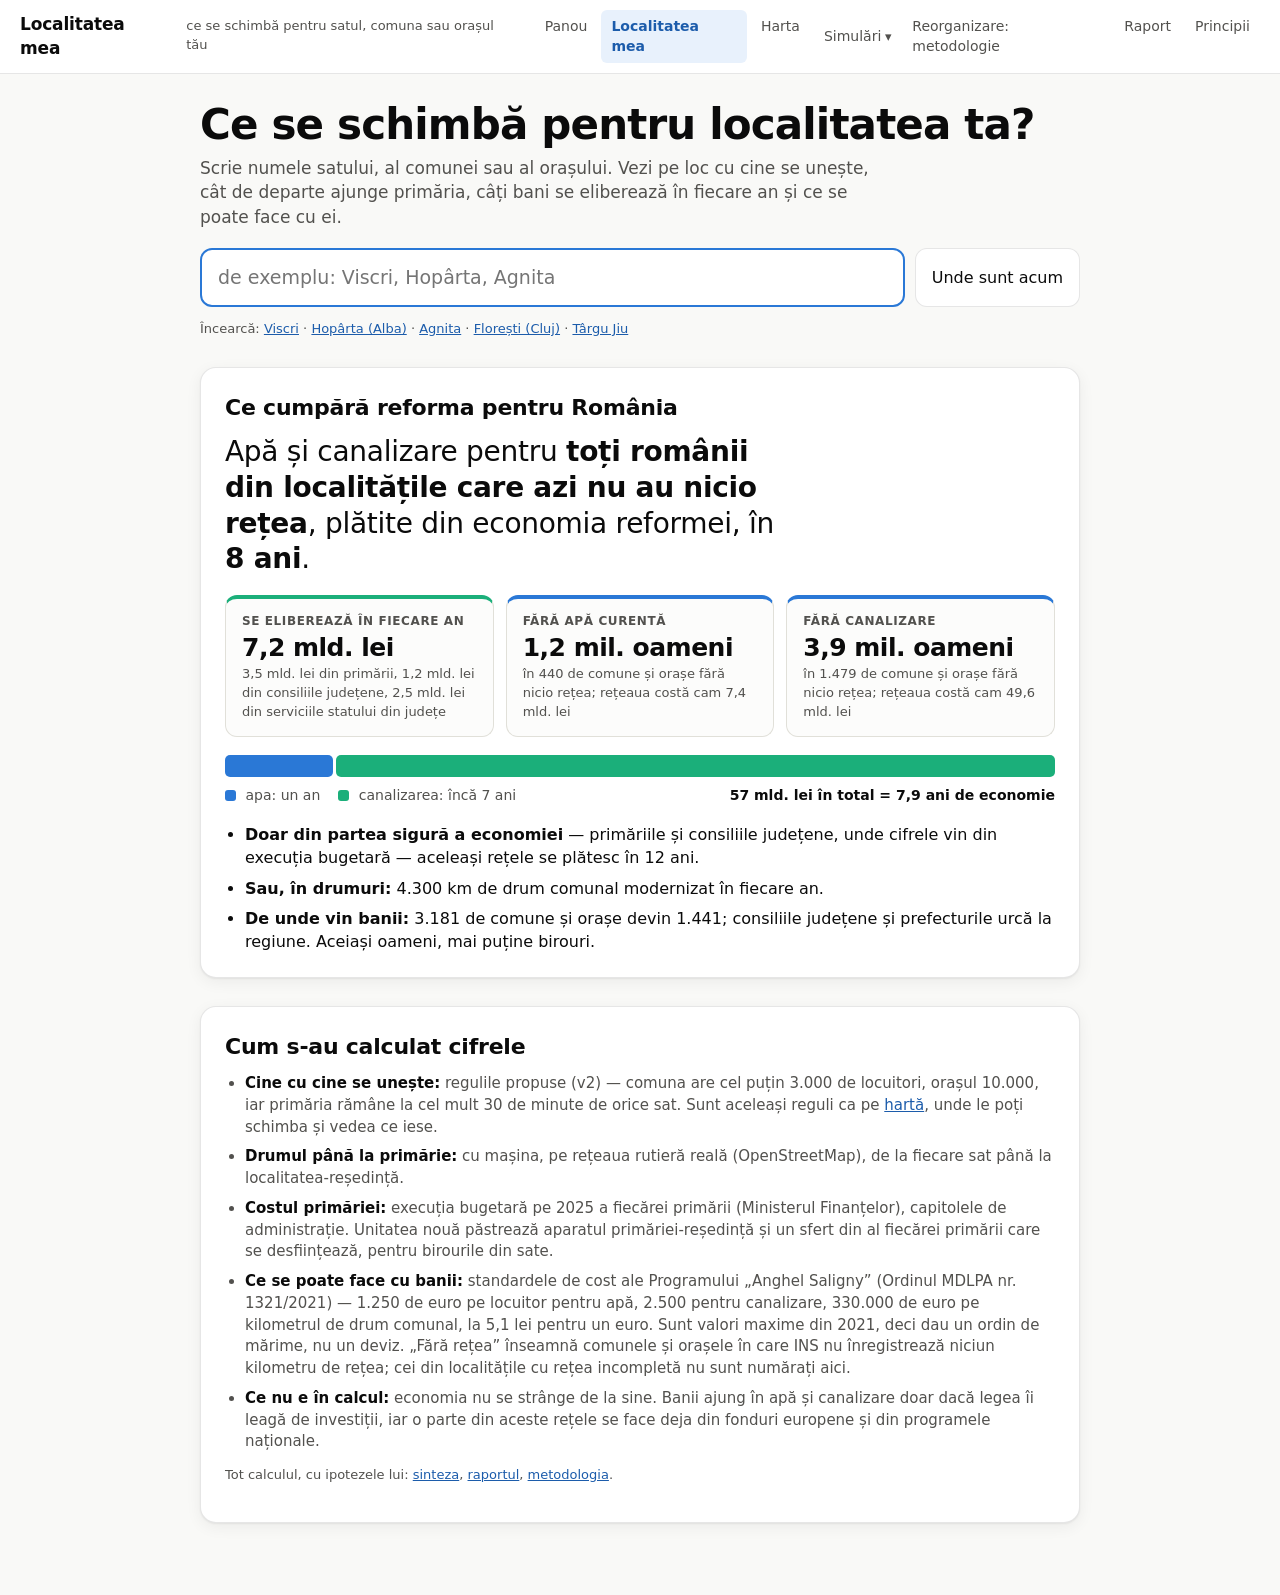
==== commit 08f55cf6: "Panou de bord pe prima pagină; harta se mută la harta.html index.html e acum panoul proiectului: bar" ====
--- a/localitatea.html
+++ b/localitatea.html
@@ -55,8 +55,9 @@
         <h1>Localitatea mea</h1>
         <span class="subtitlu">ce se schimbă pentru satul, comuna sau orașul tău</span>
         <nav aria-label="Pagini">
+            <a href="index.html">Panou</a>
             <a href="localitatea.html" aria-current="page">Localitatea mea</a>
-            <a href="index.html">Harta</a>
+            <a href="harta.html">Harta</a>
             <a href="simulari.html">Simulări</a>
             <a href="metodologie.html">Reorganizare: metodologie</a>
             <a href="raport.html">Raport</a>
@@ -99,7 +100,7 @@
             <ul>
                 <li><b>Cine cu cine se unește:</b> regulile propuse (v2) — comuna are cel puțin 3.000 de locuitori, orașul
                     10.000, iar primăria rămâne la cel mult 30 de minute de orice sat. Sunt aceleași reguli ca pe
-                    <a href="index.html">hartă</a>, unde le poți schimba și vedea ce iese.</li>
+                    <a href="harta.html">hartă</a>, unde le poți schimba și vedea ce iese.</li>
                 <li><b>Drumul până la primărie:</b> cu mașina, pe rețeaua rutieră reală (OpenStreetMap), de la fiecare sat
                     până la localitatea-reședință.</li>
                 <li><b>Costul primăriei:</b> execuția bugetară pe 2025 a fiecărei primării (Ministerul Finanțelor), capitolele
--- a/css/adp-tema.css
+++ b/css/adp-tema.css
@@ -3116,3 +3116,691 @@
         padding: 8px 12px;
     }
 }
+
+/* ------------------------------------------------------------------ panoul de pe prima pagină (index.html, js/adp-panou.js) */
+.pn-pagina {
+    background:
+        radial-gradient(1200px 500px at 85% -10%, var(--accent-fundal), transparent 70%),
+        var(--plan);
+}
+
+/* bara de simulări, lipită sus cât se derulează pagina */
+.pn-simulari {
+    position: sticky;
+    top: 0;
+    z-index: 1000;
+    display: flex;
+    align-items: center;
+    gap: 12px;
+    padding: 10px 20px;
+    background: color-mix(in srgb, var(--panou) 86%, transparent);
+    backdrop-filter: saturate(1.4) blur(10px);
+    -webkit-backdrop-filter: saturate(1.4) blur(10px);
+    border-bottom: 1px solid var(--margine);
+}
+
+.pn-simulari-eticheta {
+    flex: none;
+    font-size: 11px;
+    font-weight: 700;
+    letter-spacing: 0.08em;
+    text-transform: uppercase;
+    color: var(--text-2);
+}
+
+.pn-simulari-lista {
+    /* estomparea de la margini arată că lista continuă */
+    mask-image: linear-gradient(to right, #000 calc(100% - 40px), transparent);
+    -webkit-mask-image: linear-gradient(to right, #000 calc(100% - 40px), transparent);
+    padding-right: 32px !important;
+    display: flex;
+    align-items: center;
+    gap: 8px;
+    overflow-x: auto;
+    scrollbar-width: none;
+    padding: 2px;
+}
+
+.pn-simulari-lista::-webkit-scrollbar {
+    display: none;
+}
+
+.pn-sim {
+    flex: none;
+    display: inline-flex;
+    align-items: center;
+    gap: 7px;
+    padding: 7px 13px 7px 8px;
+    border-radius: 999px;
+    border: 1px solid var(--margine);
+    background: var(--panou);
+    color: var(--text);
+    font-size: 13.5px;
+    font-weight: 550;
+    text-decoration: none;
+    white-space: nowrap;
+    transition: border-color 0.15s, transform 0.15s, box-shadow 0.15s;
+}
+
+.pn-sim:hover,
+.pn-sim:focus-visible {
+    border-color: var(--accent);
+    color: var(--accent-text);
+    transform: translateY(-1px);
+    box-shadow: 0 4px 14px color-mix(in srgb, var(--accent) 22%, transparent);
+}
+
+.pn-sim-icon {
+    display: inline-grid;
+    place-items: center;
+    width: 22px;
+    height: 22px;
+    border-radius: 50%;
+    background: var(--accent-fundal);
+    color: var(--accent-text);
+    font-size: 12px;
+}
+
+.pn-sim-toate {
+    padding-left: 13px;
+    background: var(--accent);
+    border-color: var(--accent);
+    color: #fff;
+}
+
+.pn-sim-toate:hover,
+.pn-sim-toate:focus-visible {
+    color: #fff;
+}
+
+.pn-sim-despartitor {
+    flex: none;
+    width: 1px;
+    height: 22px;
+    background: var(--linie);
+}
+
+/* conținutul */
+.pn {
+    display: grid;
+    gap: 20px;
+    max-width: 1320px;
+    margin: 0 auto;
+    padding: 24px 24px 56px;
+}
+
+.pn-erou {
+    position: relative;
+    overflow: hidden;
+    display: grid;
+    grid-template-columns: minmax(0, 1.6fr) minmax(260px, 1fr);
+    gap: 32px;
+    align-items: center;
+    padding: 40px 44px;
+    border-radius: 22px;
+    color: #fff;
+    background:
+        radial-gradient(600px 300px at 90% 120%, rgba(27, 175, 122, 0.35), transparent 70%),
+        radial-gradient(500px 300px at 0% -20%, rgba(109, 167, 236, 0.45), transparent 70%),
+        linear-gradient(135deg, #0d366b 0%, #1c5cab 55%, #2a78d6 100%);
+    box-shadow: 0 18px 50px rgba(13, 54, 107, 0.28);
+}
+
+.pn-supratitlu {
+    margin: 0 0 12px;
+    font-size: 12.5px;
+    font-weight: 600;
+    letter-spacing: 0.04em;
+    text-transform: uppercase;
+    color: rgba(255, 255, 255, 0.75);
+}
+
+.pn-erou h2 {
+    margin: 0;
+    font-size: clamp(28px, 3.6vw, 46px);
+    line-height: 1.08;
+    letter-spacing: -0.025em;
+    font-weight: 750;
+}
+
+.pn-erou h2 span {
+    color: #9ec5f4;
+}
+
+.pn-erou-lead {
+    margin: 16px 0 0;
+    max-width: 62ch;
+    font-size: 16px;
+    line-height: 1.55;
+    color: rgba(255, 255, 255, 0.86);
+}
+
+.pn-erou-butoane {
+    display: flex;
+    flex-wrap: wrap;
+    gap: 10px;
+    margin-top: 24px;
+}
+
+.pn-buton {
+    display: inline-flex;
+    align-items: center;
+    padding: 10px 18px;
+    border-radius: 999px;
+    border: 1px solid rgba(255, 255, 255, 0.35);
+    color: #fff;
+    font-weight: 600;
+    font-size: 14.5px;
+    text-decoration: none;
+    transition: background 0.15s, transform 0.15s;
+}
+
+.pn-buton:hover,
+.pn-buton:focus-visible {
+    background: rgba(255, 255, 255, 0.12);
+    transform: translateY(-1px);
+}
+
+.pn-buton-plin {
+    background: #fff;
+    border-color: #fff;
+    color: #0d366b;
+}
+
+.pn-buton-plin:hover,
+.pn-buton-plin:focus-visible {
+    background: #e8f1fc;
+}
+
+.pn-erou-cifra {
+    display: grid;
+    gap: 6px;
+    padding: 26px 28px;
+    border-radius: 18px;
+    background: rgba(255, 255, 255, 0.1);
+    border: 1px solid rgba(255, 255, 255, 0.22);
+    backdrop-filter: blur(6px);
+}
+
+.pn-erou-eticheta {
+    font-size: 12px;
+    font-weight: 650;
+    letter-spacing: 0.06em;
+    text-transform: uppercase;
+    color: rgba(255, 255, 255, 0.75);
+}
+
+.pn-erou-cifra strong {
+    font-size: clamp(48px, 6vw, 76px);
+    line-height: 1;
+    letter-spacing: -0.04em;
+    font-variant-numeric: tabular-nums;
+}
+
+.pn-erou-cifra strong small {
+    font-size: 0.32em;
+    letter-spacing: 0;
+    margin-left: 6px;
+    font-weight: 600;
+}
+
+.pn-erou-nota {
+    font-size: 14px;
+    line-height: 1.45;
+    color: rgba(255, 255, 255, 0.85);
+}
+
+/* cifrele de bază */
+.pn-kpi {
+    display: grid;
+    grid-template-columns: repeat(auto-fit, minmax(200px, 1fr));
+    gap: 14px;
+}
+
+.pn-kpi-tile,
+.pn-card {
+    background: var(--panou);
+    border: 1px solid var(--margine);
+    border-radius: 16px;
+    box-shadow: var(--umbra);
+}
+
+.pn-kpi-tile {
+    position: relative;
+    display: grid;
+    align-content: start;
+    gap: 6px;
+    padding: 16px 18px 18px;
+    overflow: hidden;
+}
+
+.pn-kpi-tile::before {
+    content: "";
+    position: absolute;
+    inset: 0 0 auto;
+    height: 3px;
+    background: var(--accent);
+}
+
+.pn-kpi-accent::before {
+    background: var(--serie-3);
+}
+
+.pn-kpi-atentie::before {
+    background: var(--stare-atentie);
+}
+
+.pn-kpi-eticheta {
+    font-size: 11.5px;
+    font-weight: 700;
+    letter-spacing: 0.06em;
+    text-transform: uppercase;
+    color: var(--text-2);
+}
+
+.pn-kpi-valori {
+    display: flex;
+    align-items: baseline;
+    gap: 8px;
+    margin-top: -4px;
+    font-variant-numeric: tabular-nums;
+}
+
+.pn-kpi-azi {
+    font-size: 13.5px;
+    color: var(--text-3);
+    font-variant-numeric: tabular-nums;
+}
+
+.pn-kpi-valori strong {
+    font-size: 30px;
+    line-height: 1.1;
+    letter-spacing: -0.02em;
+}
+
+.pn-kpi-valori strong small {
+    font-size: 14px;
+    font-weight: 600;
+    color: var(--text-2);
+    letter-spacing: 0;
+}
+
+.pn-kpi-delta {
+    margin-left: auto;
+    align-self: center;
+    flex: none;
+    padding: 2px 8px;
+    border-radius: 999px;
+    font-size: 12px;
+    font-weight: 700;
+    background: var(--plan);
+    color: var(--text-2);
+}
+
+.pn-kpi-delta.bun {
+    background: color-mix(in srgb, var(--serie-3) 16%, transparent);
+    color: var(--bun-text);
+}
+
+.pn-kpi-delta.atentie {
+    background: color-mix(in srgb, var(--stare-atentie) 22%, transparent);
+    color: var(--atentie-text);
+}
+
+.pn-kpi-tile p {
+    margin: 0;
+    font-size: 13px;
+    line-height: 1.45;
+    color: var(--text-2);
+}
+
+/* cardurile */
+.pn-grila {
+    display: grid;
+    grid-template-columns: repeat(2, minmax(0, 1fr));
+    gap: 20px;
+}
+
+.pn-card {
+    padding: 20px 22px 18px;
+    min-width: 0;
+}
+
+.pn-card-cap h2 {
+    margin: 0;
+    font-size: 18px;
+    letter-spacing: -0.01em;
+}
+
+.pn-card-cap p {
+    margin: 4px 0 14px;
+    font-size: 13px;
+    color: var(--text-2);
+}
+
+.pn-card-cap-rand {
+    display: flex;
+    flex-wrap: wrap;
+    justify-content: space-between;
+    align-items: flex-end;
+    gap: 12px;
+}
+
+.pn-grafic svg {
+    display: block;
+    width: 100%;
+    height: auto;
+    overflow: visible;
+}
+
+.pn-s1 { fill: var(--secv-5); }
+.pn-s1-deschis { fill: var(--secv-2); }
+#pn-bani .pn-s1 { fill: var(--serie-1); }
+.pn-s2 { fill: var(--serie-3); }
+.pn-s3 { fill: var(--serie-4); }
+.pn-ipoteza { fill: url(#pn-hasura); }
+.pn-hasura-linie { stroke: rgba(255, 255, 255, 0.55); stroke-width: 3; }
+
+.pn-grafic rect[data-tip] {
+    transition: opacity 0.15s;
+}
+
+.pn-grafic svg:hover rect[data-tip]:not(:hover) {
+    opacity: 0.7;
+}
+
+.pn-grila-linie {
+    stroke: var(--linie);
+    stroke-width: 1;
+}
+
+.pn-axa-text {
+    fill: var(--text-3);
+    font-size: 11px;
+    font-variant-numeric: tabular-nums;
+}
+
+.pn-valoare {
+    fill: var(--text);
+    font-size: 12px;
+    font-weight: 650;
+    font-variant-numeric: tabular-nums;
+}
+
+.pn-prag {
+    stroke: var(--text-2);
+    stroke-width: 1.5;
+    stroke-dasharray: 4 4;
+}
+
+.pn-prag-text {
+    fill: var(--text-2);
+    font-size: 11.5px;
+    font-weight: 600;
+}
+
+.pn-plaja line {
+    stroke: var(--text);
+    stroke-width: 2;
+}
+
+.pn-plaja circle {
+    fill: var(--panou);
+    stroke: var(--text);
+    stroke-width: 2.5;
+}
+
+.pn-axa-titlu {
+    margin: 4px 0 0;
+    font-size: 12px;
+    color: var(--text-3);
+}
+
+.pn-legenda {
+    list-style: none;
+    margin: 12px 0 0;
+    padding: 0;
+    display: grid;
+    gap: 6px;
+}
+
+.pn-legenda li {
+    display: grid;
+    grid-template-columns: 14px minmax(0, 1fr) auto auto;
+    align-items: center;
+    gap: 10px;
+    font-size: 13.5px;
+}
+
+.pn-mostra {
+    display: block;
+    width: 14px;
+    height: 14px;
+    border-radius: 4px;
+}
+
+.pn-mostra.pn-s1 { background: var(--serie-1); }
+.pn-mostra.pn-s2 { background: var(--serie-3); }
+.pn-mostra.pn-s3 { background: repeating-linear-gradient(45deg, var(--serie-4) 0 4px, color-mix(in srgb, var(--serie-4) 45%, #fff) 4px 6px); }
+
+.pn-leg-nume {
+    color: var(--text-2);
+}
+
+.pn-eticheta {
+    padding: 1px 8px;
+    border-radius: 999px;
+    font-size: 11px;
+    font-weight: 650;
+    white-space: nowrap;
+}
+
+.pn-eticheta.sigur {
+    background: color-mix(in srgb, var(--serie-3) 14%, transparent);
+    color: var(--bun-text);
+}
+
+.pn-eticheta.ipoteza {
+    background: color-mix(in srgb, var(--stare-atentie) 20%, transparent);
+    color: var(--atentie-text);
+}
+
+.pn-nota {
+    margin: 12px 0 0;
+    font-size: 13px;
+    line-height: 1.5;
+    color: var(--text-2);
+}
+
+.pn-harta figure {
+    margin: 0;
+    border-radius: 12px;
+    overflow: hidden;
+    background: #fcfcfb;
+}
+
+.pn-harta img {
+    display: block;
+    width: 100%;
+    height: auto;
+}
+
+.pn-card-subsol {
+    margin: 10px 0 0;
+    font-size: 13.5px;
+}
+
+/* tabelele */
+.pn-tabel {
+    width: 100%;
+    border-collapse: collapse;
+    font-size: 13.5px;
+    font-variant-numeric: tabular-nums;
+}
+
+.pn-tabel th,
+.pn-tabel td {
+    padding: 9px 10px;
+    border-bottom: 1px solid var(--linie);
+    text-align: left;
+    vertical-align: middle;
+}
+
+.pn-tabel thead th {
+    font-size: 11.5px;
+    font-weight: 700;
+    letter-spacing: 0.04em;
+    text-transform: uppercase;
+    color: var(--text-2);
+    border-bottom-color: var(--axa);
+    white-space: nowrap;
+}
+
+.pn-tabel .num {
+    text-align: right;
+    white-space: nowrap;
+}
+
+.pn-tabel tbody th {
+    font-weight: 600;
+    min-width: 150px;
+}
+
+.pn-tabel tbody th a {
+    color: var(--text);
+    text-decoration: none;
+}
+
+.pn-tabel tbody tr:hover {
+    background: var(--accent-fundal);
+}
+
+.pn-tabel tbody tr:hover th a {
+    color: var(--accent-text);
+    text-decoration: underline;
+}
+
+.pn-tabel tr[data-href] {
+    cursor: pointer;
+}
+
+.pn-tabel tr.pn-azi {
+    background: var(--plan);
+}
+
+.pn-tabel tr.pn-azi th {
+    font-style: italic;
+}
+
+.pn-tabel tr.pn-propunere th a {
+    color: var(--accent-text);
+}
+
+.pn-bara-rand {
+    display: grid;
+    grid-template-columns: minmax(60px, 1fr) auto;
+    align-items: center;
+    gap: 8px;
+    min-width: 170px;
+    white-space: nowrap;
+}
+
+.pn-bara {
+    justify-self: start;
+    height: 8px;
+    border-radius: 4px;
+    background: var(--accent);
+}
+
+.pn-sortare {
+    border: 0;
+    background: transparent;
+    font: inherit;
+    color: inherit;
+    letter-spacing: inherit;
+    text-transform: inherit;
+    padding: 0;
+    cursor: pointer;
+}
+
+.pn-sortare:hover {
+    color: var(--accent-text);
+}
+
+.pn-filtre {
+    display: flex;
+    flex-wrap: wrap;
+    gap: 8px;
+    margin-bottom: 14px;
+}
+
+.pn-filtre input,
+.pn-filtre select {
+    padding: 8px 12px;
+    border: 1px solid var(--margine);
+    border-radius: 10px;
+    background: var(--panou);
+    color: var(--text);
+    font: inherit;
+    font-size: 14px;
+}
+
+.pn-filtre input {
+    min-width: 200px;
+}
+
+.pn-tooltip {
+    position: fixed;
+    z-index: 2000;
+    max-width: 290px;
+    padding: 8px 11px;
+    border-radius: 9px;
+    background: var(--text);
+    color: var(--panou);
+    font-size: 12.5px;
+    line-height: 1.45;
+    pointer-events: none;
+    box-shadow: 0 8px 24px rgba(0, 0, 0, 0.2);
+}
+
+.pn-subsol {
+    margin: 4px 0 0;
+    font-size: 13px;
+    line-height: 1.55;
+    color: var(--text-2);
+}
+
+@media (max-width: 960px) {
+    .pn-grila {
+        grid-template-columns: 1fr;
+    }
+
+    .pn-erou {
+        grid-template-columns: 1fr;
+        padding: 28px 24px;
+        gap: 22px;
+    }
+}
+
+@media (max-width: 600px) {
+    .pn {
+        padding: 16px 12px 40px;
+        gap: 14px;
+    }
+
+    .pn-simulari {
+        padding: 8px 12px;
+    }
+
+    .pn-simulari-eticheta {
+        display: none;
+    }
+
+    .pn-card {
+        padding: 16px 14px 14px;
+    }
+
+    .pn-erou-lead {
+        font-size: 15px;
+    }
+}
